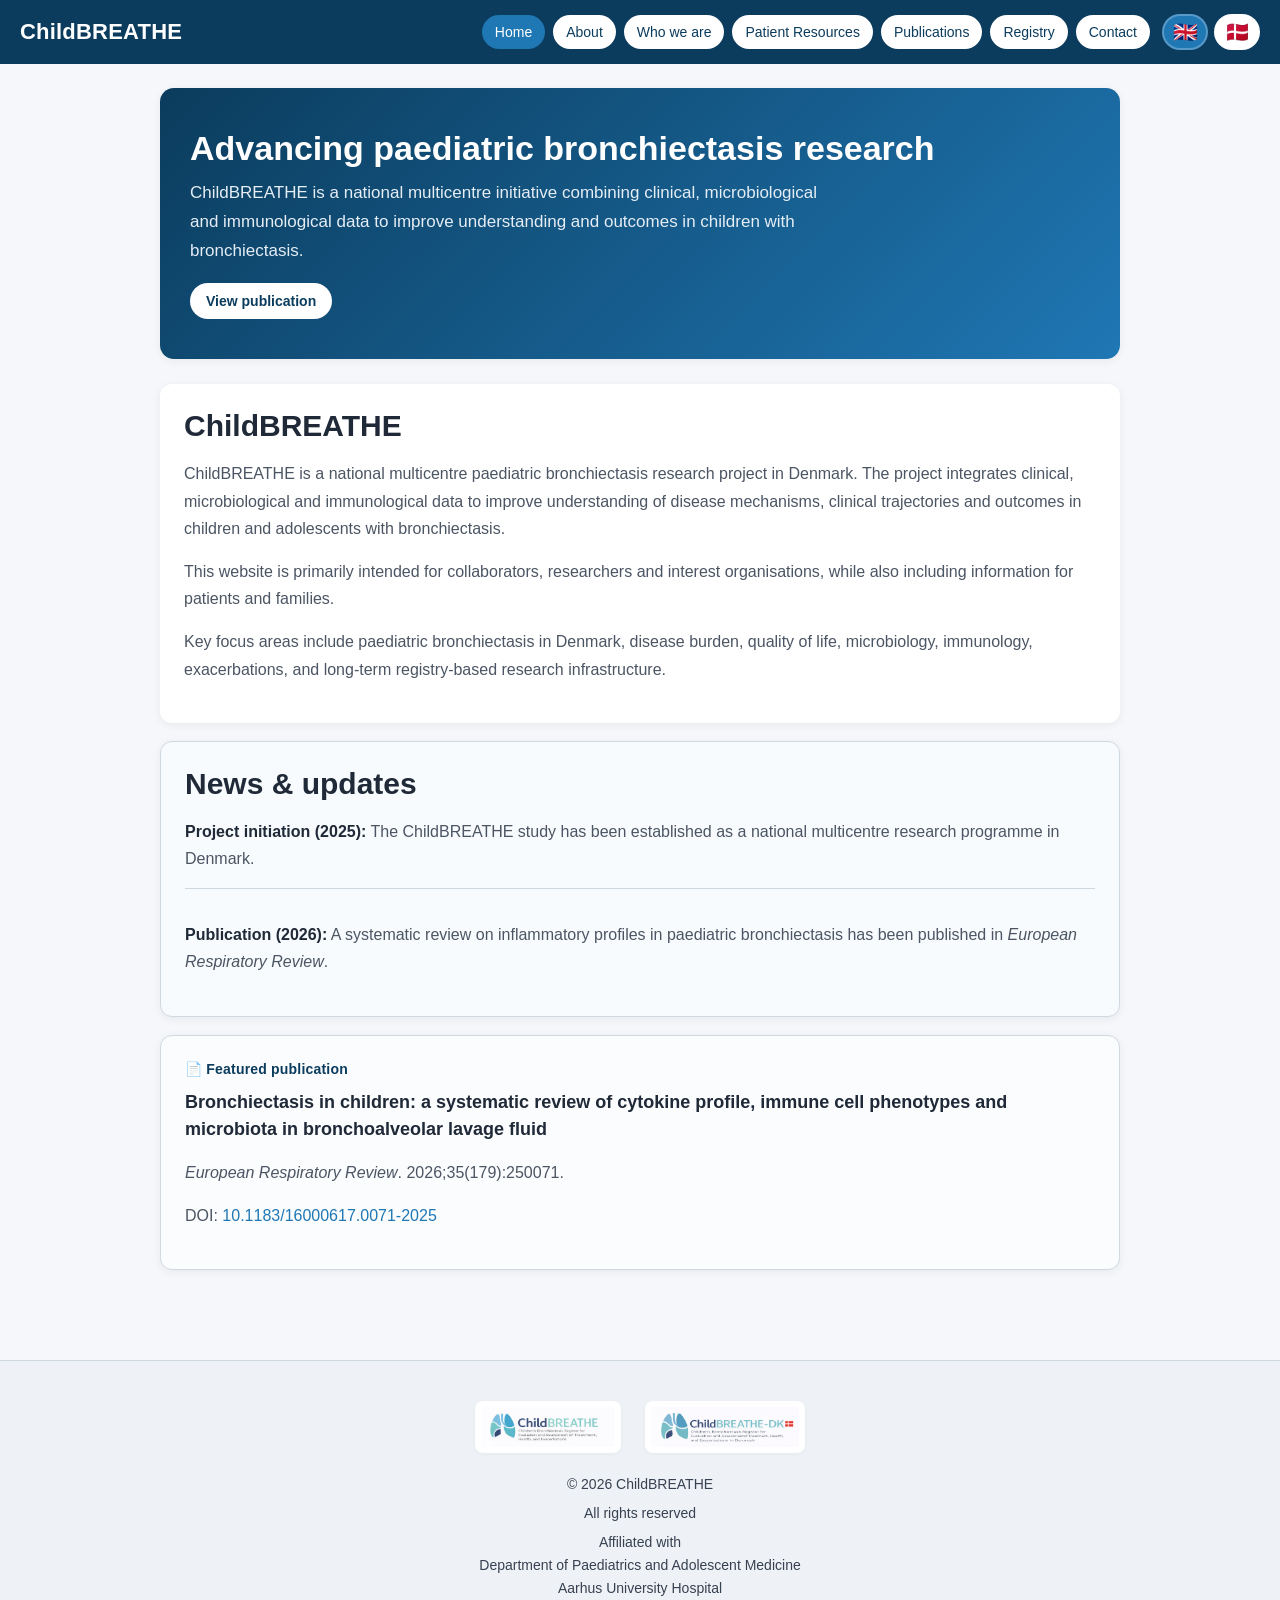
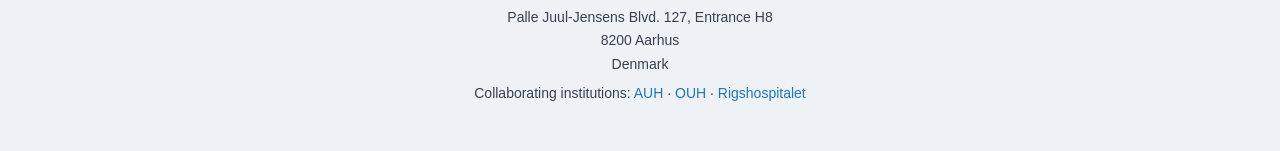
==== index.html @ 33c59cb6 "Update index.html" ====
<!DOCTYPE html>
<html lang="en">
<head>
  <meta charset="UTF-8">
  <meta name="viewport" content="width=device-width, initial-scale=1.0">
  <title>ChildBREATHE – Paediatric Bronchiectasis Research in Denmark</title>
  <meta name="description" content="ChildBREATHE is a national multicentre research project on paediatric bronchiectasis in Denmark, integrating clinical, microbiological and immunological data.">
  <meta name="robots" content="index, follow">
  <link rel="canonical" href="https://childbreathe.com/">
  <link rel="icon" type="image/png" href="favicon.png">

  <meta property="og:title" content="ChildBREATHE – Paediatric Bronchiectasis Research in Denmark">
  <meta property="og:description" content="National multicentre research project on paediatric bronchiectasis in Denmark.">
  <meta property="og:type" content="website">
  <meta property="og:url" content="https://childbreathe.com/">
  <meta property="og:image" content="https://childbreathe.com/logo-int.png">

  <meta name="twitter:card" content="summary_large_image">
  <meta name="twitter:title" content="ChildBREATHE – Paediatric Bronchiectasis Research in Denmark">
  <meta name="twitter:description" content="National multicentre research project on paediatric bronchiectasis in Denmark.">
  <meta name="twitter:image" content="https://childbreathe.com/logo-int.png">

  <script type="application/ld+json">
  {
    "@context": "https://schema.org",
    "@type": "ResearchProject",
    "name": "ChildBREATHE",
    "url": "https://childbreathe.com/",
    "description": "National paediatric bronchiectasis research project in Denmark integrating clinical, microbiological and immunological data.",
    "location": {
      "@type": "Place",
      "name": "Denmark"
    },
    "parentOrganization": {
      "@type": "Organization",
      "name": "Aarhus University Hospital"
    }
  }
  </script>

  <style>
    :root {
      --bg: #f5f7fa;
      --surface: #ffffff;
      --text: #1f2937;
      --muted: #4b5563;
      --primary: #0b3c5d;
      --primary-light: #1f77b4;
      --border: #d1d9e0;
      --footer-bg: #eef2f6;
      --shadow: 0 2px 10px rgba(0, 0, 0, 0.06);
      --radius: 12px;
      --max-width: 1000px;
      --news-bg: #f8fbfd;
      --pub-bg: #fbfcfe;
    }

    * {
      box-sizing: border-box;
    }

    body {
      font-family: Arial, sans-serif;
      margin: 0;
      background: var(--bg);
      color: var(--text);
    }

    a {
      color: var(--primary-light);
      text-decoration: none;
    }

    a:hover {
      text-decoration: underline;
    }

    img {
      max-width: 100%;
      height: auto;
    }

    header {
      background: var(--primary);
      color: white;
      padding: 14px 20px;
      display: flex;
      justify-content: space-between;
      align-items: center;
      gap: 16px;
      flex-wrap: wrap;
    }

    .logo-text {
      font-weight: bold;
      font-size: 22px;
      letter-spacing: 0.2px;
      cursor: pointer;
      white-space: nowrap;
    }

    .header-right {
      display: flex;
      align-items: center;
      gap: 12px;
      margin-left: auto;
      flex-wrap: wrap;
    }

    nav {
      display: flex;
      flex-wrap: wrap;
      gap: 8px;
    }

    nav button,
    .menu-toggle,
    .flag-btn {
      padding: 9px 13px;
      border: none;
      border-radius: 20px;
      cursor: pointer;
      background: white;
      color: var(--primary);
      font-size: 14px;
      transition: 0.2s ease;
    }

    nav button:hover,
    .menu-toggle:hover,
    .flag-btn:hover {
      opacity: 0.92;
    }

    nav button.active {
      background: var(--primary-light);
      color: white;
    }

    .flags {
      display: flex;
      gap: 6px;
      align-items: center;
    }

    .flag-btn {
      min-width: 46px;
      padding: 8px 10px;
      font-size: 20px;
      line-height: 1;
      display: inline-flex;
      align-items: center;
      justify-content: center;
    }

    .flag-btn.active-lang {
      background: var(--primary-light);
      color: white;
      box-shadow: inset 0 0 0 2px rgba(255,255,255,0.25);
    }

    .menu-toggle {
      display: none;
      font-weight: bold;
    }

    .mobile-panel {
      display: flex;
      align-items: center;
      gap: 12px;
      flex-wrap: wrap;
    }

    .container {
      max-width: var(--max-width);
      margin: 0 auto;
      padding: 24px 20px;
    }

    .page {
      display: none;
    }

    .page.active {
      display: block;
    }

    .hero {
      background: linear-gradient(135deg, #0b3c5d, #1f77b4);
      color: white;
      border-radius: 14px;
      padding: 40px 30px;
      margin-bottom: 25px;
      box-shadow: var(--shadow);
    }

    .hero h1 {
      margin: 0 0 10px;
      font-size: 34px;
      line-height: 1.2;
      color: white;
    }

    .hero p {
      margin: 0 0 18px;
      font-size: 17px;
      color: #e5edf5;
      max-width: 650px;
      line-height: 1.7;
    }

    .hero button {
      background: white;
      color: var(--primary);
      border: none;
      padding: 10px 16px;
      border-radius: 20px;
      cursor: pointer;
      font-weight: bold;
      font-size: 14px;
    }

    .hero button:hover {
      background: #f0f0f0;
    }

    .card {
      background: var(--surface);
      padding: 24px;
      border-radius: var(--radius);
      margin-bottom: 18px;
      box-shadow: var(--shadow);
    }

    .news-card {
      background: var(--news-bg);
      border: 1px solid var(--border);
    }

    .featured-card {
      background: var(--pub-bg);
      border: 1px solid var(--border);
    }

    .news-item + .news-item {
      margin-top: 16px;
      padding-top: 16px;
      border-top: 1px solid var(--border);
    }

    .news-item strong {
      color: var(--text);
    }

    .pub-label {
      display: inline-flex;
      align-items: center;
      gap: 8px;
      font-size: 14px;
      font-weight: bold;
      color: var(--primary);
      margin-bottom: 12px;
      letter-spacing: 0.2px;
    }

    .pub-title {
      font-size: 18px;
      line-height: 1.5;
      margin: 0 0 12px;
    }

    .pub-title a {
      color: var(--text);
    }

    .pub-title a:hover {
      color: var(--primary-light);
    }

    h2 {
      margin-top: 0;
      margin-bottom: 16px;
      font-size: 30px;
      line-height: 1.2;
      color: var(--text);
    }

    p, li {
      font-size: 16px;
      line-height: 1.7;
      color: var(--muted);
    }

    ul {
      padding-left: 20px;
      margin-top: 12px;
      margin-bottom: 0;
    }

    footer {
      background: var(--footer-bg);
      color: var(--text);
      padding: 40px 20px;
      margin-top: 48px;
      border-top: 1px solid var(--border);
    }

    .footer-inner {
      max-width: var(--max-width);
      margin: 0 auto;
      text-align: center;
    }

    .footer-logos {
      display: flex;
      justify-content: center;
      gap: 24px;
      margin-bottom: 20px;
      flex-wrap: wrap;
    }

    .footer-logos img {
      height: 52px;
      width: auto;
      background: white;
      padding: 6px;
      border-radius: 8px;
      box-shadow: 0 1px 4px rgba(0, 0, 0, 0.04);
    }

    .footer-text p {
      margin: 6px 0;
      font-size: 14px;
      line-height: 1.65;
      color: #374151;
    }

    @media (max-width: 900px) {
      header {
        align-items: flex-start;
      }

      .header-right {
        width: 100%;
        justify-content: space-between;
      }
    }

    @media (max-width: 700px) {
      header {
        padding: 12px 14px;
        align-items: center;
      }

      .logo-text {
        font-size: 20px;
      }

      .menu-toggle {
        display: inline-flex;
        align-items: center;
        justify-content: center;
      }

      .mobile-panel {
        display: none;
        width: 100%;
        flex-direction: column;
        align-items: stretch;
        margin-top: 10px;
      }

      .mobile-panel.open {
        display: flex;
      }

      nav {
        display: flex;
        flex-direction: column;
        gap: 8px;
        width: 100%;
      }

      nav button {
        width: 100%;
        text-align: left;
        padding: 10px 12px;
        font-size: 14px;
        border-radius: 10px;
      }

      .flags {
        gap: 6px;
      }

      .flag-btn {
        min-width: 42px;
        font-size: 18px;
      }

      .container {
        padding: 14px;
      }

      .card {
        padding: 18px;
        border-radius: 10px;
      }

      .hero {
        padding: 26px 20px;
      }

      .hero h1 {
        font-size: 26px;
      }

      .hero p {
        font-size: 15px;
      }

      .pub-title {
        font-size: 16px;
      }

      h2 {
        font-size: 24px;
      }

      p, li {
        font-size: 15px;
      }

      .footer-logos img {
        height: 46px;
      }
    }
  </style>
</head>
<body>

  <header>
    <div class="logo-text" onclick="goHome()">ChildBREATHE</div>

    <div class="header-right">
      <button class="menu-toggle" type="button" aria-label="Toggle navigation" onclick="toggleMenu()">☰ <span id="menuLabel">Menu</span></button>

      <div class="mobile-panel" id="mobileMenu">
        <nav>
          <button data-page="home"></button>
          <button data-page="about"></button>
          <button data-page="whoweare"></button>
          <button data-page="patient"></button>
          <button data-page="publications"></button>
          <button data-page="registry"></button>
          <button data-page="contact"></button>
        </nav>
      </div>

      <div class="flags">
        <button id="btn-en" class="flag-btn" type="button" onclick="setLang('en')" aria-label="English">🇬🇧</button>
        <button id="btn-da" class="flag-btn" type="button" onclick="setLang('da')" aria-label="Dansk">🇩🇰</button>
      </div>
    </div>
  </header>

  <main class="container">
    <div id="home" class="page active">
      <section class="hero">
        <h1 id="heroTitle"></h1>
        <p id="heroText"></p>
        <button type="button" onclick="goToPublications()" id="heroButton"></button>
      </section>

      <div class="card" id="homeText"></div>

      <div class="card news-card" id="newsText"></div>

      <div class="card featured-card" id="featuredPub"></div>
    </div>

    <div id="about" class="page">
      <div class="card" id="aboutText"></div>
    </div>

    <div id="whoweare" class="page">
      <div class="card" id="whoText"></div>
    </div>

    <div id="patient" class="page">
      <div class="card" id="patientText"></div>
    </div>

    <div id="publications" class="page">
      <div class="card" id="pubText"></div>
    </div>

    <div id="registry" class="page">
      <div class="card" id="registryText"></div>
    </div>

    <div id="contact" class="page">
      <div class="card" id="contactText"></div>
    </div>
  </main>

  <footer>
    <div class="footer-inner">
      <div class="footer-logos">
        <img src="logo-int.png" alt="ChildBREATHE international logo">
        <img src="logo-dk.png" alt="ChildBREATHE Denmark logo">
      </div>

      <div class="footer-text">
        <p>© 2026 ChildBREATHE</p>
        <p>All rights reserved</p>
        <p>
          Affiliated with<br>
          Department of Paediatrics and Adolescent Medicine<br>
          Aarhus University Hospital
        </p>
        <p>
          Palle Juul-Jensens Blvd. 127, Entrance H8<br>
          8200 Aarhus<br>
          Denmark
        </p>
        <p>
          Collaborating institutions:
          <a href="https://www.auh.dk" target="_blank" rel="noopener noreferrer">AUH</a> ·
          <a href="https://www.ouh.dk" target="_blank" rel="noopener noreferrer">OUH</a> ·
          <a href="https://www.rigshospitalet.dk" target="_blank" rel="noopener noreferrer">Rigshospitalet</a>
        </p>
      </div>
    </div>
  </footer>

  <script>
    const content = {
      en: {
        nav: {
          home: "Home",
          about: "About",
          whoweare: "Who we are",
          patient: "Patient Resources",
          publications: "Publications",
          registry: "Registry",
          contact: "Contact"
        },
        hero: {
          title: "Advancing paediatric bronchiectasis research",
          text: "ChildBREATHE is a national multicentre initiative combining clinical, microbiological and immunological data to improve understanding and outcomes in children with bronchiectasis.",
          button: "View publication"
        },
        home: `
          <h2>ChildBREATHE</h2>
          <p>ChildBREATHE is a national multicentre paediatric bronchiectasis research project in Denmark. The project integrates clinical, microbiological and immunological data to improve understanding of disease mechanisms, clinical trajectories and outcomes in children and adolescents with bronchiectasis.</p>
          <p>This website is primarily intended for collaborators, researchers and interest organisations, while also including information for patients and families.</p>
          <p>Key focus areas include paediatric bronchiectasis in Denmark, disease burden, quality of life, microbiology, immunology, exacerbations, and long-term registry-based research infrastructure.</p>
        `,
        news: `
          <h2>News & updates</h2>

          <div class="news-item">
            <p><strong>Project initiation (2025):</strong> The ChildBREATHE study has been established as a national multicentre research programme in Denmark.</p>
          </div>

          <div class="news-item">
            <p><strong>Publication (2026):</strong> A systematic review on inflammatory profiles in paediatric bronchiectasis has been published in <em>European Respiratory Review</em>.</p>
          </div>
        `,
        featuredPub: `
          <div class="pub-label">📄 Featured publication</div>
          <p class="pub-title">
            <a href="https://publications.ersnet.org/content/errev/35/179/250071" target="_blank" rel="noopener noreferrer">
              <strong>Bronchiectasis in children: a systematic review of cytokine profile, immune cell phenotypes and microbiota in bronchoalveolar lavage fluid</strong>
            </a>
          </p>
          <p><em>European Respiratory Review</em>. 2026;35(179):250071.</p>
          <p>DOI: <a href="https://doi.org/10.1183/16000617.0071-2025" target="_blank" rel="noopener noreferrer">10.1183/16000617.0071-2025</a></p>
        `,
        about: `
          <h2>About the project</h2>
          <p>There are currently no national Danish data on the occurrence and distribution of bronchiectasis in children. The purpose of this active national research project is to investigate causes, disease mechanisms, and clinical trajectories in children and adolescents with bronchiectasis in Denmark and to establish an associated national research database and biobank.</p>
          <p>The project is conducted as a 15-year active research programme from 2025 to 2040 and combines clinical data, patient-reported information, microbiological and immunological analyses, and information from acute exacerbations.</p>
          <p>The aim is to describe disease aetiology, immunological and microbial characteristics, and how disease burden, treatment, and quality of life influence the clinical course.</p>
          <p>After completion of the active research phase, data and biological material will continue as a national registry and biobank platform for future approved research projects.</p>
        `,
        whoweare: `
          <h2>Who we are</h2>
          <p>The project takes place at:</p>
          <ul>
            <li><a href="https://www.auh.dk" target="_blank" rel="noopener noreferrer">Aarhus University Hospital (AUH)</a></li>
            <li><a href="https://www.ouh.dk" target="_blank" rel="noopener noreferrer">Odense University Hospital (OUH)</a></li>
            <li><a href="https://www.rigshospitalet.dk" target="_blank" rel="noopener noreferrer">Rigshospitalet</a></li>
          </ul>
        `,
        patient: `
          <h2>Patient Resources</h2>
          <p>This section provides general information for patients and families.</p>
          <p>The project is linked to established clinical settings, and participation and study-related procedures take place within usual clinical care pathways.</p>
          <p>Further practical information can be provided by the local clinical team.</p>
        `,
        publications: `
          <h2>Publications</h2>
          <p><strong>Thomsen CMK, et al. Bronchiectasis in children: a systematic review of cytokine profile, immune cell phenotypes and microbiota in bronchoalveolar lavage fluid.</strong></p>
          <p><em>European Respiratory Review</em>. 2026;35(179):250071.</p>
          <p>DOI: <a href="https://doi.org/10.1183/16000617.0071-2025" target="_blank" rel="noopener noreferrer">10.1183/16000617.0071-2025</a></p>
          <p><a href="https://publications.ersnet.org/content/errev/35/179/250071" target="_blank" rel="noopener noreferrer">Read the article</a></p>
        `,
        registry: `
          <h2>Registry</h2>
          <p>Following the active research phase, data and biological material will continue as a national registry and biobank platform.</p>
          <p>This platform is intended to support future approved research projects and long-term infrastructure for paediatric bronchiectasis research.</p>
        `,
        contact: `
          <h2>Contact</h2>
          <p>Børn og Unge, Børnecenter for Lunge- og Allergisygdomme (BCLA), Aarhus University Hospital (AUH)</p>
          <p>Email: <a href="mailto:auh.bronkiektasi@rm.dk">auh.bronkiektasi@rm.dk</a></p>
        `
      },

      da: {
        nav: {
          home: "Forside",
          about: "Om projektet",
          whoweare: "Hvem er vi",
          patient: "Patientressourcer",
          publications: "Publikationer",
          registry: "Register",
          contact: "Kontakt"
        },
        hero: {
          title: "Fremtidens forskning i bronkiektasier hos børn",
          text: "ChildBREATHE er et nationalt multicenterprojekt, der kombinerer kliniske, mikrobiologiske og immunologiske data for at forbedre forståelse og outcomes hos børn med bronkiektasier.",
          button: "Se publikation"
        },
        home: `
          <h2>ChildBREATHE</h2>
          <p>ChildBREATHE er et nationalt multicenterprojekt om bronkiektasier hos børn i Danmark. Projektet integrerer kliniske, mikrobiologiske og immunologiske data for at forbedre forståelsen af sygdomsmekanismer, kliniske forløb og outcomes hos børn og unge med bronkiektasier.</p>
          <p>Hjemmesiden er primært rettet mod samarbejdspartnere, forskere og interesseorganisationer, men indeholder også information til patienter og pårørende.</p>
          <p>Centrale fokusområder omfatter bronkiektasier hos børn i Danmark, sygdomsbyrde, livskvalitet, mikrobiologi, immunologi, exacerbationer og langsigtet registerbaseret forskningsinfrastruktur.</p>
        `,
        news: `
          <h2>Nyheder</h2>

          <div class="news-item">
            <p><strong>Projektopstart (2025):</strong> ChildBREATHE er etableret som et nationalt multicenterforskningsprojekt i Danmark.</p>
          </div>

          <div class="news-item">
            <p><strong>Publikation (2026):</strong> Et systematisk review om inflammatoriske profiler ved bronkiektasier hos børn er publiceret i <em>European Respiratory Review</em>.</p>
          </div>
        `,
        featuredPub: `
          <div class="pub-label">📄 Fremhævet publikation</div>
          <p class="pub-title">
            <a href="https://publications.ersnet.org/content/errev/35/179/250071" target="_blank" rel="noopener noreferrer">
              <strong>Bronchiectasis in children: a systematic review of cytokine profile, immune cell phenotypes and microbiota in bronchoalveolar lavage fluid</strong>
            </a>
          </p>
          <p><em>European Respiratory Review</em>. 2026;35(179):250071.</p>
          <p>DOI: <a href="https://doi.org/10.1183/16000617.0071-2025" target="_blank" rel="noopener noreferrer">10.1183/16000617.0071-2025</a></p>
        `,
        about: `
          <h2>Om projektet</h2>
          <p>I Danmark findes der endnu ikke nationale data om forekomst og udbredelse af bronkiektasier hos børn. Formålet med dette aktive nationale forskningsprojekt er at undersøge årsager, sygdomsmekanismer og kliniske forløb hos børn og unge med bronkiektasier i Danmark samt at etablere en tilknyttet national forskningsdatabase og biobank.</p>
          <p>Projektet gennemføres som et 15-årigt aktivt forskningsprogram fra 2025 til 2040 og kombinerer kliniske data, patientrapporterede oplysninger, mikrobiologiske og immunologiske analyser samt information fra akutte exacerbationer.</p>
          <p>Formålet er at beskrive sygdommens ætiologi, immunologiske og mikrobielle kendetegn samt hvordan sygdomsbyrde, behandling og livskvalitet påvirker det kliniske forløb.</p>
          <p>Efter afslutning af den aktive forskningsfase videreføres data og biologisk materiale som en national register- og biobankplatform til fremtidige godkendte forskningsprojekter.</p>
        `,
        whoweare: `
          <h2>Hvem er vi</h2>
          <p>Projektet finder sted på:</p>
          <ul>
            <li><a href="https://www.auh.dk" target="_blank" rel="noopener noreferrer">Aarhus Universitetshospital (AUH)</a></li>
            <li><a href="https://www.ouh.dk" target="_blank" rel="noopener noreferrer">Odense Universitetshospital (OUH)</a></li>
            <li><a href="https://www.rigshospitalet.dk" target="_blank" rel="noopener noreferrer">Rigshospitalet</a></li>
          </ul>
        `,
        patient: `
          <h2>Patientressourcer</h2>
          <p>Denne sektion giver generel information til patienter og pårørende.</p>
          <p>Projektet er knyttet til etablerede kliniske rammer, og deltagelse samt projektrelaterede procedurer foregår som led i de sædvanlige kliniske forløb.</p>
          <p>Yderligere praktisk information kan gives af det lokale kliniske team.</p>
        `,
        publications: `
          <h2>Publikationer</h2>
          <p><strong>Thomsen CMK, m.fl. Bronchiectasis in children: a systematic review of cytokine profile, immune cell phenotypes and microbiota in bronchoalveolar lavage fluid.</strong></p>
          <p><em>European Respiratory Review</em>. 2026;35(179):250071.</p>
          <p>DOI: <a href="https://doi.org/10.1183/16000617.0071-2025" target="_blank" rel="noopener noreferrer">10.1183/16000617.0071-2025</a></p>
          <p><a href="https://publications.ersnet.org/content/errev/35/179/250071" target="_blank" rel="noopener noreferrer">Læs artiklen</a></p>
        `,
        registry: `
          <h2>Register</h2>
          <p>Efter den aktive forskningsfase videreføres data og biologisk materiale som en national register- og biobankplatform.</p>
          <p>Platformen skal understøtte fremtidige godkendte forskningsprojekter og en langsigtet infrastruktur for forskning i bronkiektasier hos børn.</p>
        `,
        contact: `
          <h2>Kontakt</h2>
          <p>Børn og Unge, Børnecenter for Lunge- og Allergisygdomme (BCLA), Aarhus Universitetshospital (AUH)</p>
          <p>E-mail: <a href="mailto:auh.bronkiektasi@rm.dk">auh.bronkiektasi@rm.dk</a></p>
        `
      }
    };

    let lang = "en";

    function setLang(l) {
      lang = l;
      updateNav();
      loadContent();
      updateLanguageButtons();
    }

    function updateNav() {
      const n = content[lang].nav;
      document.querySelector("[data-page='home']").textContent = n.home;
      document.querySelector("[data-page='about']").textContent = n.about;
      document.querySelector("[data-page='whoweare']").textContent = n.whoweare;
      document.querySelector("[data-page='patient']").textContent = n.patient;
      document.querySelector("[data-page='publications']").textContent = n.publications;
      document.querySelector("[data-page='registry']").textContent = n.registry;
      document.querySelector("[data-page='contact']").textContent = n.contact;
      document.getElementById("menuLabel").textContent = "Menu";
      document.documentElement.lang = lang;
    }

    function loadContent() {
      document.getElementById("heroTitle").textContent = content[lang].hero.title;
      document.getElementById("heroText").textContent = content[lang].hero.text;
      document.getElementById("heroButton").textContent = content[lang].hero.button;

      document.getElementById("homeText").innerHTML = content[lang].home;
      document.getElementById("newsText").innerHTML = content[lang].news;
      document.getElementById("featuredPub").innerHTML = content[lang].featuredPub;
      document.getElementById("aboutText").innerHTML = content[lang].about;
      document.getElementById("whoText").innerHTML = content[lang].whoweare;
      document.getElementById("patientText").innerHTML = content[lang].patient;
      document.getElementById("pubText").innerHTML = content[lang].publications;
      document.getElementById("registryText").innerHTML = content[lang].registry;
      document.getElementById("contactText").innerHTML = content[lang].contact;
    }

    function updateLanguageButtons() {
      document.getElementById("btn-en").classList.remove("active-lang");
      document.getElementById("btn-da").classList.remove("active-lang");
      document.getElementById("btn-" + lang).classList.add("active-lang");
    }

    function toggleMenu() {
      document.getElementById("mobileMenu").classList.toggle("open");
    }

    function showPage(pageId) {
      document.querySelectorAll(".page").forEach(p => p.classList.remove("active"));
      document.getElementById(pageId).classList.add("active");

      document.querySelectorAll("nav button").forEach(b => b.classList.remove("active"));
      const activeBtn = document.querySelector(`[data-page='${pageId}']`);
      if (activeBtn) activeBtn.classList.add("active");

      if (window.innerWidth <= 700) {
        document.getElementById("mobileMenu").classList.remove("open");
      }
    }

    function goHome() {
      showPage("home");
    }

    function goToPublications() {
      showPage("publications");
    }

    const buttons = document.querySelectorAll("nav button");
    buttons.forEach(btn => {
      btn.addEventListener("click", () => {
        showPage(btn.dataset.page);
      });
    });

    updateNav();
    loadContent();
    updateLanguageButtons();
    showPage("home");
  </script>
</body>
</html>
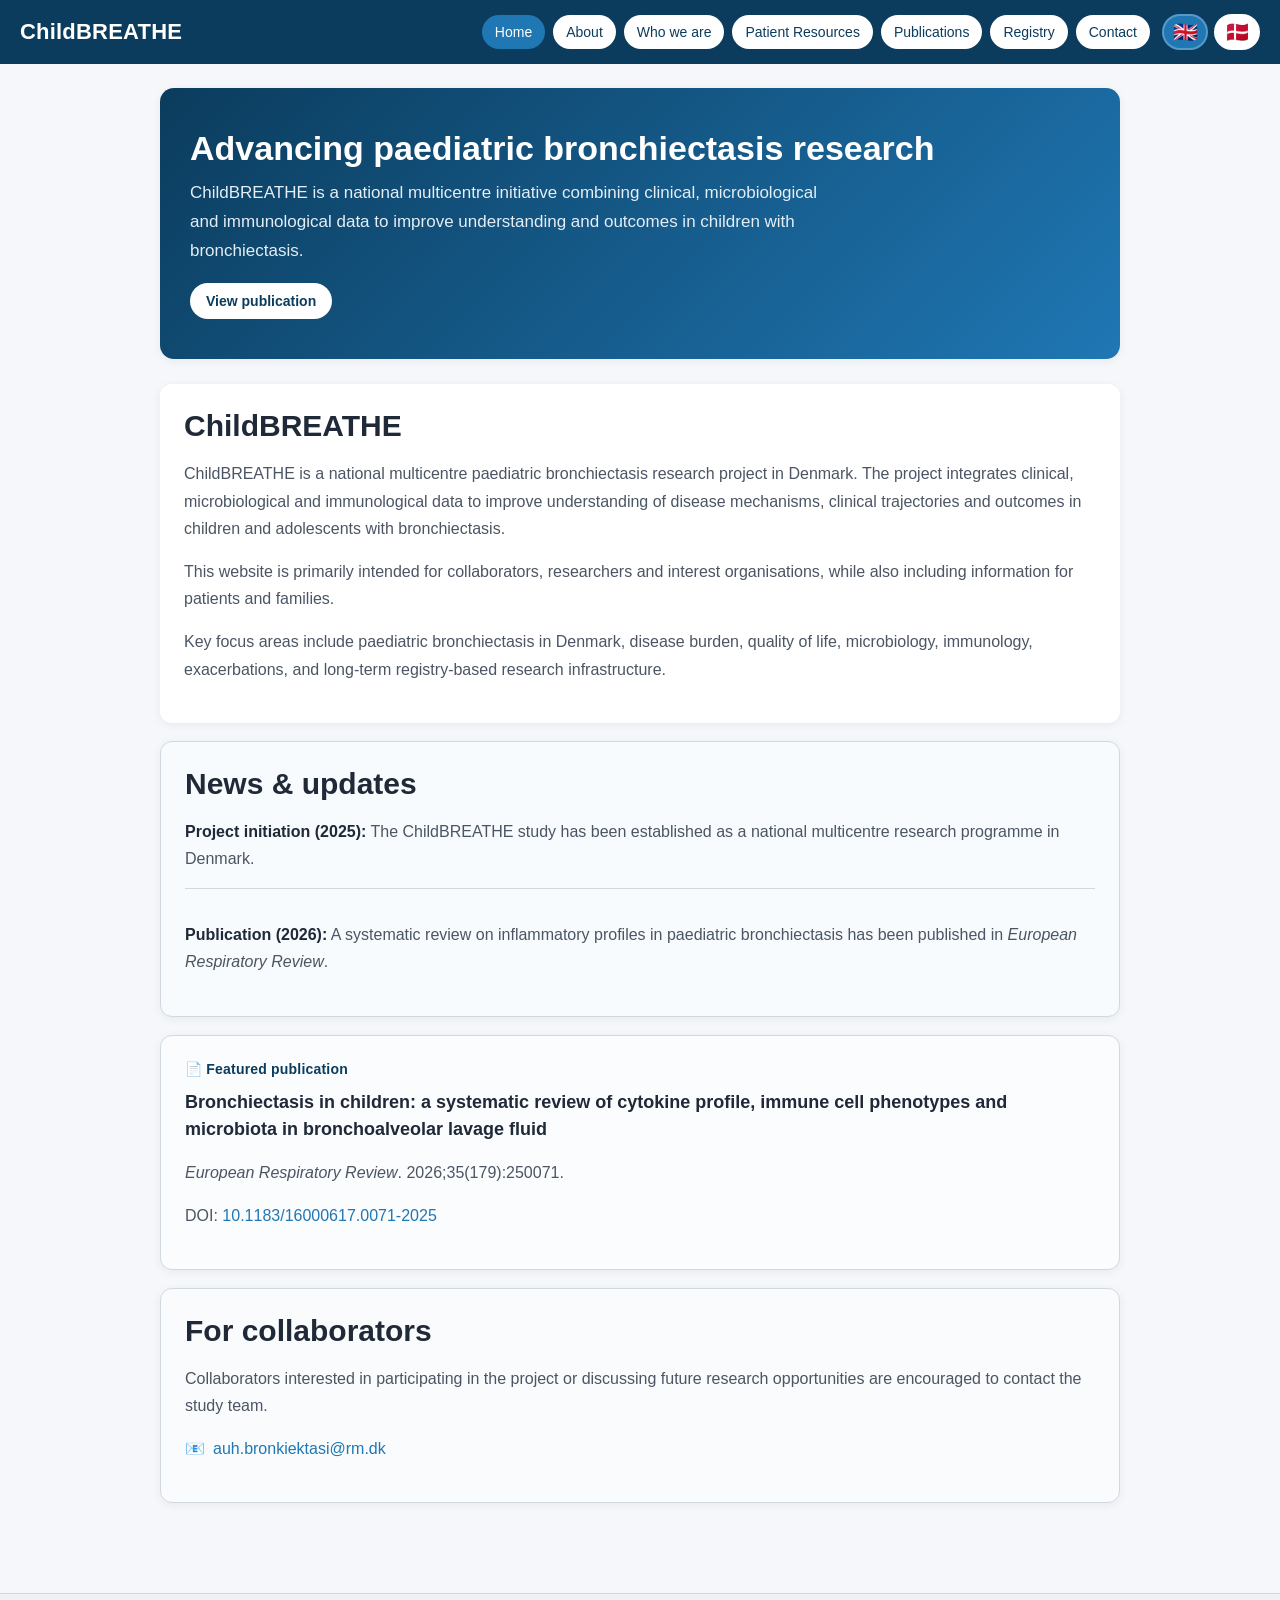
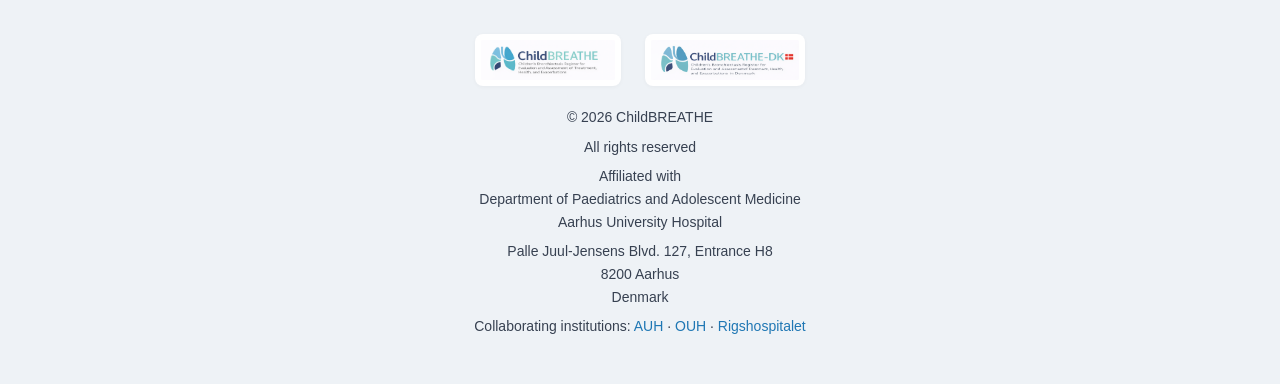
==== commit 8a193aee: "Update index.html" ====
--- a/index.html
+++ b/index.html
@@ -53,6 +53,7 @@
       --max-width: 1000px;
       --news-bg: #f8fbfd;
       --pub-bg: #fbfcfe;
+      --collab-bg: #f9fbfc;
     }
 
     * {
@@ -242,6 +243,11 @@
       border: 1px solid var(--border);
     }
 
+    .collaborator-card {
+      background: var(--collab-bg);
+      border: 1px solid var(--border);
+    }
+
     .news-item + .news-item {
       margin-top: 16px;
       padding-top: 16px;
@@ -275,6 +281,15 @@
 
     .pub-title a:hover {
       color: var(--primary-light);
+    }
+
+    .contact-line {
+      margin-top: 12px;
+      font-weight: 500;
+      display: flex;
+      align-items: center;
+      gap: 8px;
+      flex-wrap: wrap;
     }
 
     h2 {
@@ -477,6 +492,8 @@
       <div class="card news-card" id="newsText"></div>
 
       <div class="card featured-card" id="featuredPub"></div>
+
+      <div class="card collaborator-card" id="collaboratorBox"></div>
     </div>
 
     <div id="about" class="page">
@@ -578,6 +595,11 @@
           <p><em>European Respiratory Review</em>. 2026;35(179):250071.</p>
           <p>DOI: <a href="https://doi.org/10.1183/16000617.0071-2025" target="_blank" rel="noopener noreferrer">10.1183/16000617.0071-2025</a></p>
         `,
+        collaboratorBox: `
+          <h2>For collaborators</h2>
+          <p>Collaborators interested in participating in the project or discussing future research opportunities are encouraged to contact the study team.</p>
+          <p class="contact-line">📧 <a href="mailto:auh.bronkiektasi@rm.dk">auh.bronkiektasi@rm.dk</a></p>
+        `,
         about: `
           <h2>About the project</h2>
           <p>There are currently no national Danish data on the occurrence and distribution of bronchiectasis in children. The purpose of this active national research project is to investigate causes, disease mechanisms, and clinical trajectories in children and adolescents with bronchiectasis in Denmark and to establish an associated national research database and biobank.</p>
@@ -661,6 +683,11 @@
           <p><em>European Respiratory Review</em>. 2026;35(179):250071.</p>
           <p>DOI: <a href="https://doi.org/10.1183/16000617.0071-2025" target="_blank" rel="noopener noreferrer">10.1183/16000617.0071-2025</a></p>
         `,
+        collaboratorBox: `
+          <h2>For samarbejdspartnere</h2>
+          <p>Samarbejdspartnere, der er interesserede i at deltage i projektet eller drøfte fremtidige forskningsmuligheder, er velkomne til at kontakte projektgruppen.</p>
+          <p class="contact-line">📧 <a href="mailto:auh.bronkiektasi@rm.dk">auh.bronkiektasi@rm.dk</a></p>
+        `,
         about: `
           <h2>Om projektet</h2>
           <p>I Danmark findes der endnu ikke nationale data om forekomst og udbredelse af bronkiektasier hos børn. Formålet med dette aktive nationale forskningsprojekt er at undersøge årsager, sygdomsmekanismer og kliniske forløb hos børn og unge med bronkiektasier i Danmark samt at etablere en tilknyttet national forskningsdatabase og biobank.</p>
@@ -733,6 +760,7 @@
       document.getElementById("homeText").innerHTML = content[lang].home;
       document.getElementById("newsText").innerHTML = content[lang].news;
       document.getElementById("featuredPub").innerHTML = content[lang].featuredPub;
+      document.getElementById("collaboratorBox").innerHTML = content[lang].collaboratorBox;
       document.getElementById("aboutText").innerHTML = content[lang].about;
       document.getElementById("whoText").innerHTML = content[lang].whoweare;
       document.getElementById("patientText").innerHTML = content[lang].patient;
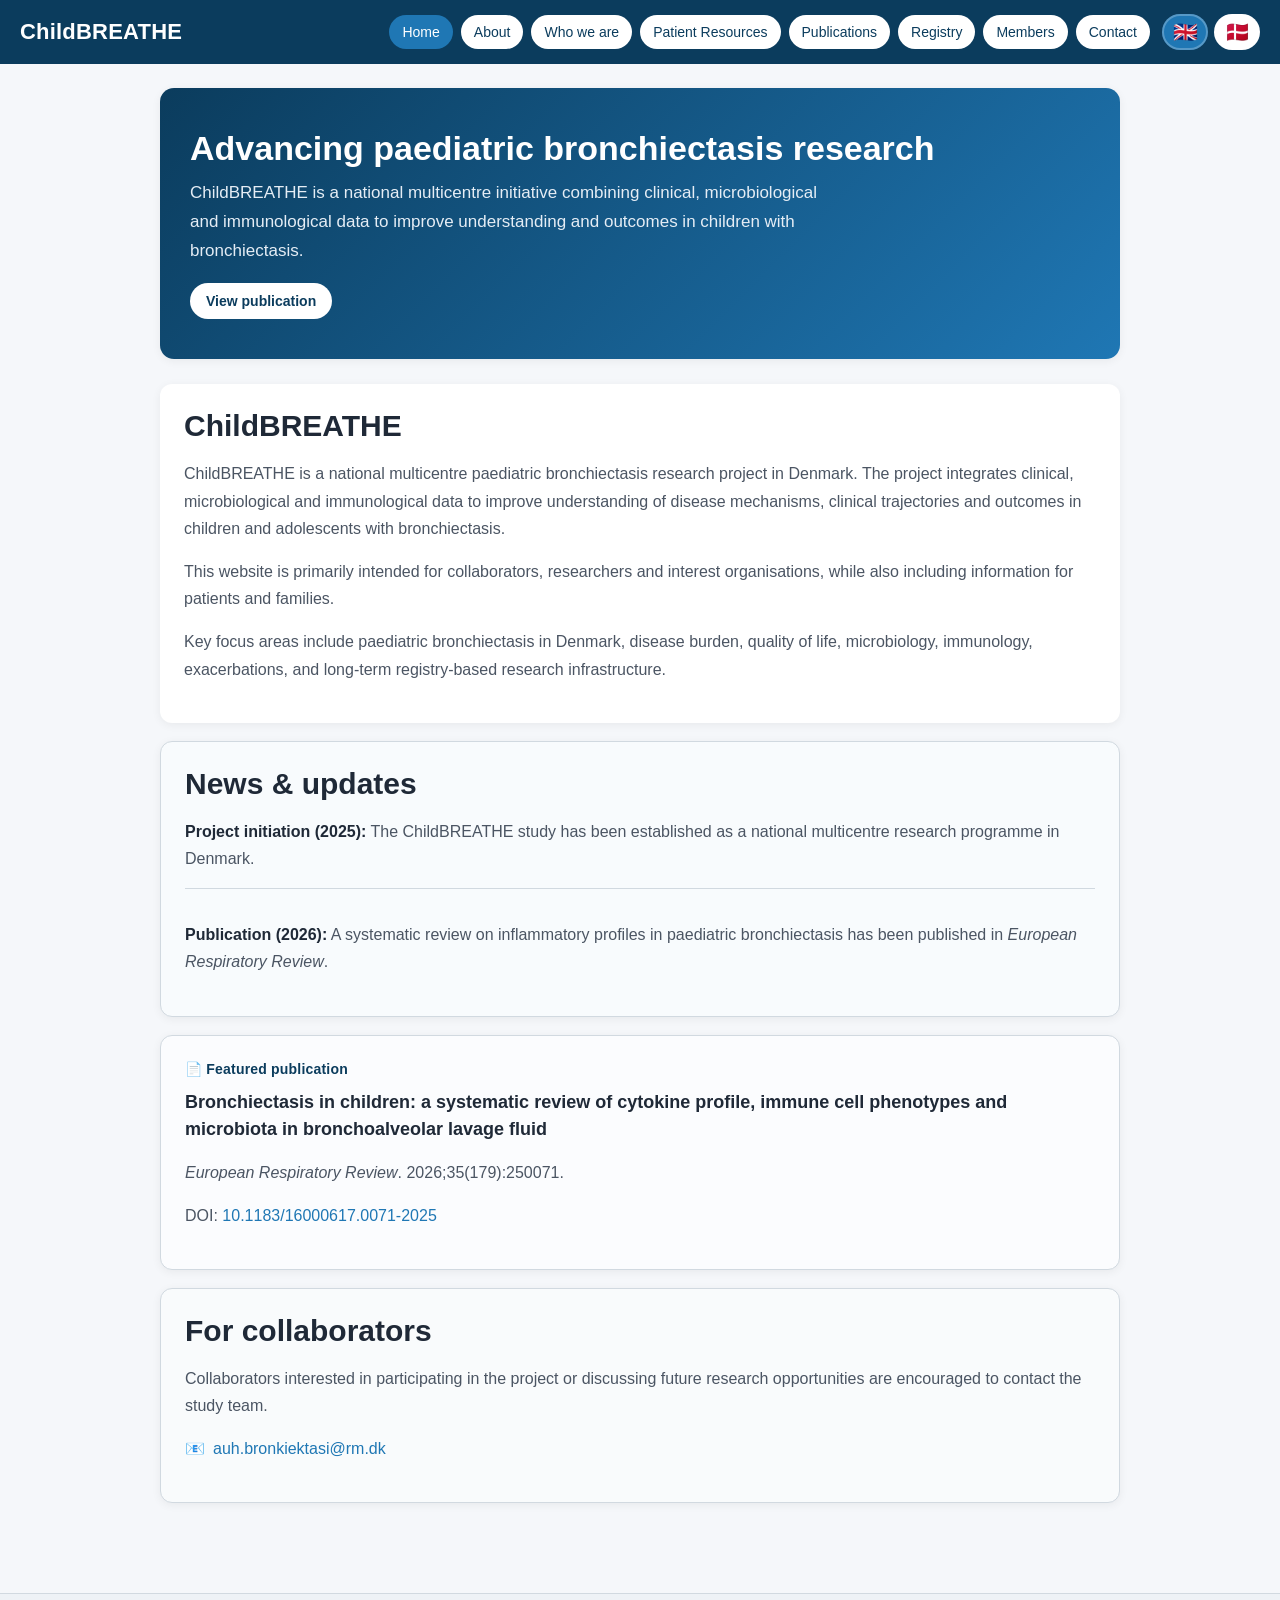
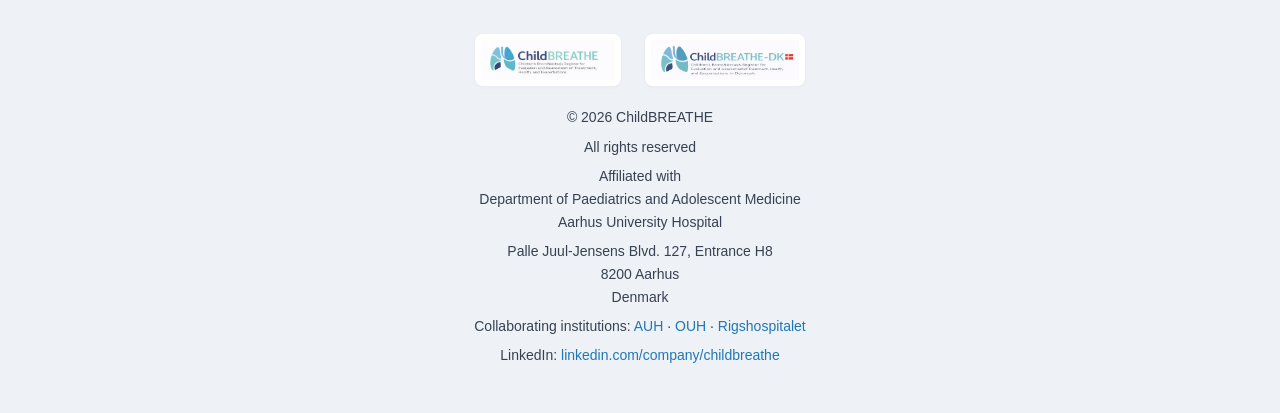
==== commit 998d205b: "Update index.html" ====
--- a/index.html
+++ b/index.html
@@ -54,6 +54,7 @@
       --news-bg: #f8fbfd;
       --pub-bg: #fbfcfe;
       --collab-bg: #f9fbfc;
+      --members-bg: #f8fafc;
     }
 
     * {
@@ -248,6 +249,11 @@
       border: 1px solid var(--border);
     }
 
+    .members-card {
+      background: var(--members-bg);
+      border: 1px solid var(--border);
+    }
+
     .news-item + .news-item {
       margin-top: 16px;
       padding-top: 16px;
@@ -292,6 +298,18 @@
       flex-wrap: wrap;
     }
 
+    .member-group + .member-group {
+      margin-top: 18px;
+      padding-top: 18px;
+      border-top: 1px solid var(--border);
+    }
+
+    .member-group strong {
+      color: var(--text);
+      display: block;
+      margin-bottom: 8px;
+    }
+
     h2 {
       margin-top: 0;
       margin-bottom: 16px;
@@ -468,6 +486,7 @@
           <button data-page="patient"></button>
           <button data-page="publications"></button>
           <button data-page="registry"></button>
+          <button data-page="members"></button>
           <button data-page="contact"></button>
         </nav>
       </div>
@@ -514,6 +533,10 @@
 
     <div id="registry" class="page">
       <div class="card" id="registryText"></div>
+    </div>
+
+    <div id="members" class="page">
+      <div class="card members-card" id="membersText"></div>
     </div>
 
     <div id="contact" class="page">
@@ -547,6 +570,10 @@
           <a href="https://www.ouh.dk" target="_blank" rel="noopener noreferrer">OUH</a> ·
           <a href="https://www.rigshospitalet.dk" target="_blank" rel="noopener noreferrer">Rigshospitalet</a>
         </p>
+        <p>
+          LinkedIn:
+          <a href="https://linkedin.com/company/childbreathe" target="_blank" rel="noopener noreferrer">linkedin.com/company/childbreathe</a>
+        </p>
       </div>
     </div>
   </footer>
@@ -561,6 +588,7 @@
           patient: "Patient Resources",
           publications: "Publications",
           registry: "Registry",
+          members: "Members",
           contact: "Contact"
         },
         hero: {
@@ -634,10 +662,29 @@
           <p>Following the active research phase, data and biological material will continue as a national registry and biobank platform.</p>
           <p>This platform is intended to support future approved research projects and long-term infrastructure for paediatric bronchiectasis research.</p>
         `,
+        members: `
+          <h2>Members</h2>
+
+          <div class="member-group">
+            <strong>Core project environment</strong>
+            <p>ChildBREATHE is conducted within a national multicentre collaboration involving Aarhus University Hospital, Odense University Hospital, and Rigshospitalet.</p>
+          </div>
+
+          <div class="member-group">
+            <strong>Clinical and academic collaboration</strong>
+            <p>The project brings together clinical paediatric respiratory expertise, translational research perspectives, and registry-based infrastructure to support long-term research in paediatric bronchiectasis.</p>
+          </div>
+
+          <div class="member-group">
+            <strong>Project updates and professional network</strong>
+            <p>Follow ChildBREATHE on LinkedIn: <a href="https://linkedin.com/company/childbreathe" target="_blank" rel="noopener noreferrer">linkedin.com/company/childbreathe</a></p>
+          </div>
+        `,
         contact: `
           <h2>Contact</h2>
           <p>Børn og Unge, Børnecenter for Lunge- og Allergisygdomme (BCLA), Aarhus University Hospital (AUH)</p>
           <p>Email: <a href="mailto:auh.bronkiektasi@rm.dk">auh.bronkiektasi@rm.dk</a></p>
+          <p>LinkedIn: <a href="https://linkedin.com/company/childbreathe" target="_blank" rel="noopener noreferrer">linkedin.com/company/childbreathe</a></p>
         `
       },
 
@@ -649,6 +696,7 @@
           patient: "Patientressourcer",
           publications: "Publikationer",
           registry: "Register",
+          members: "Medlemmer",
           contact: "Kontakt"
         },
         hero: {
@@ -722,10 +770,29 @@
           <p>Efter den aktive forskningsfase videreføres data og biologisk materiale som en national register- og biobankplatform.</p>
           <p>Platformen skal understøtte fremtidige godkendte forskningsprojekter og en langsigtet infrastruktur for forskning i bronkiektasier hos børn.</p>
         `,
+        members: `
+          <h2>Medlemmer</h2>
+
+          <div class="member-group">
+            <strong>Kerneprojektmiljø</strong>
+            <p>ChildBREATHE gennemføres i et nationalt multicentersamarbejde med deltagelse af Aarhus Universitetshospital, Odense Universitetshospital og Rigshospitalet.</p>
+          </div>
+
+          <div class="member-group">
+            <strong>Klinisk og akademisk samarbejde</strong>
+            <p>Projektet samler pædiatrisk lungemedicinsk ekspertise, translationelle forskningsperspektiver og registerbaseret infrastruktur for at understøtte langsigtet forskning i bronkiektasier hos børn.</p>
+          </div>
+
+          <div class="member-group">
+            <strong>Projektopdateringer og fagligt netværk</strong>
+            <p>Følg ChildBREATHE på LinkedIn: <a href="https://linkedin.com/company/childbreathe" target="_blank" rel="noopener noreferrer">linkedin.com/company/childbreathe</a></p>
+          </div>
+        `,
         contact: `
           <h2>Kontakt</h2>
           <p>Børn og Unge, Børnecenter for Lunge- og Allergisygdomme (BCLA), Aarhus Universitetshospital (AUH)</p>
           <p>E-mail: <a href="mailto:auh.bronkiektasi@rm.dk">auh.bronkiektasi@rm.dk</a></p>
+          <p>LinkedIn: <a href="https://linkedin.com/company/childbreathe" target="_blank" rel="noopener noreferrer">linkedin.com/company/childbreathe</a></p>
         `
       }
     };
@@ -747,6 +814,7 @@
       document.querySelector("[data-page='patient']").textContent = n.patient;
       document.querySelector("[data-page='publications']").textContent = n.publications;
       document.querySelector("[data-page='registry']").textContent = n.registry;
+      document.querySelector("[data-page='members']").textContent = n.members;
       document.querySelector("[data-page='contact']").textContent = n.contact;
       document.getElementById("menuLabel").textContent = "Menu";
       document.documentElement.lang = lang;
@@ -766,6 +834,7 @@
       document.getElementById("patientText").innerHTML = content[lang].patient;
       document.getElementById("pubText").innerHTML = content[lang].publications;
       document.getElementById("registryText").innerHTML = content[lang].registry;
+      document.getElementById("membersText").innerHTML = content[lang].members;
       document.getElementById("contactText").innerHTML = content[lang].contact;
     }
 
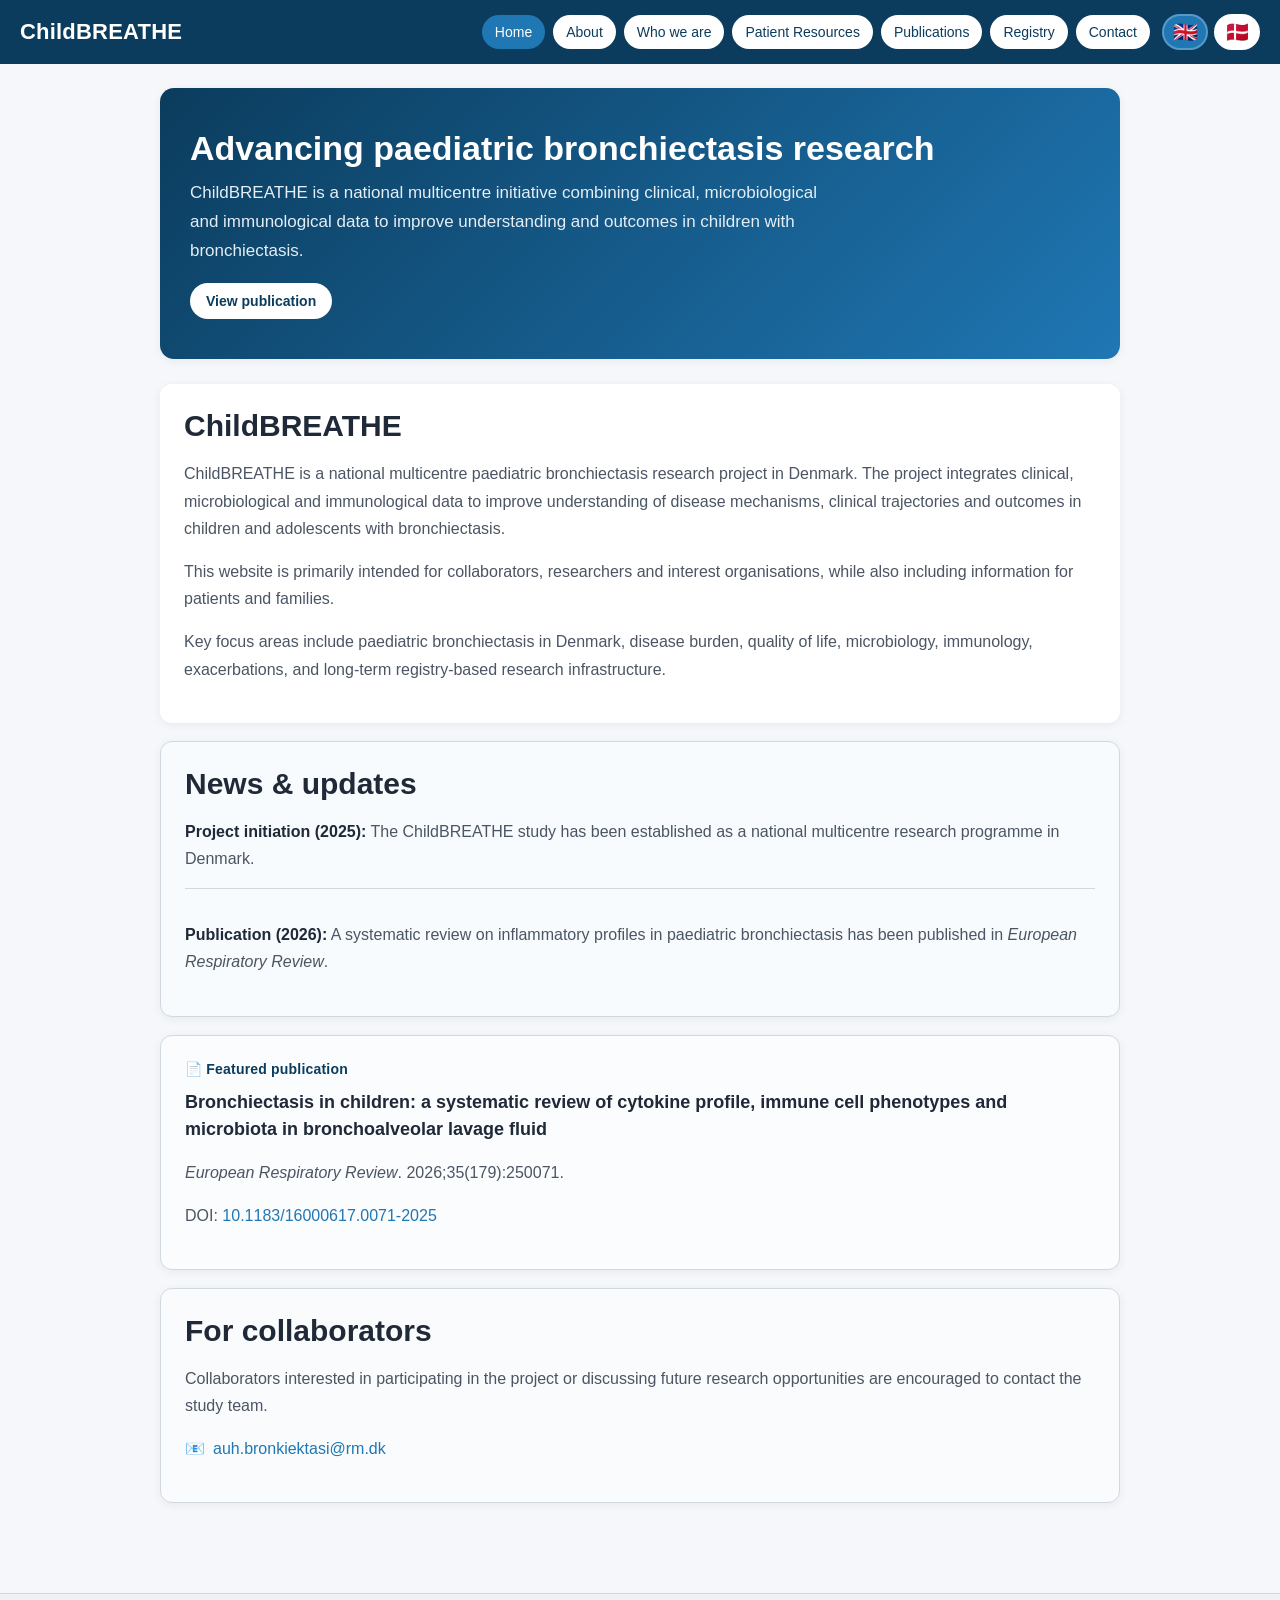
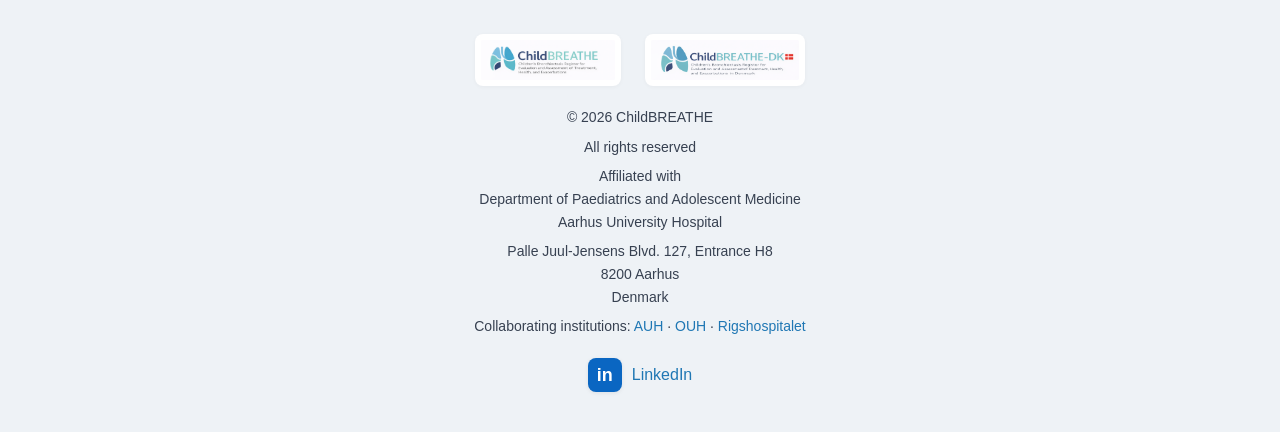
==== commit c02fd624: "Update index.html" ====
--- a/index.html
+++ b/index.html
@@ -54,7 +54,6 @@
       --news-bg: #f8fbfd;
       --pub-bg: #fbfcfe;
       --collab-bg: #f9fbfc;
-      --members-bg: #f8fafc;
     }
 
     * {
@@ -249,11 +248,6 @@
       border: 1px solid var(--border);
     }
 
-    .members-card {
-      background: var(--members-bg);
-      border: 1px solid var(--border);
-    }
-
     .news-item + .news-item {
       margin-top: 16px;
       padding-top: 16px;
@@ -310,6 +304,34 @@
       margin-bottom: 8px;
     }
 
+    .linkedin-footer {
+      margin-top: 14px;
+      display: inline-flex;
+      align-items: center;
+      justify-content: center;
+      gap: 10px;
+    }
+
+    .linkedin-badge {
+      display: inline-flex;
+      align-items: center;
+      justify-content: center;
+      width: 34px;
+      height: 34px;
+      border-radius: 8px;
+      background: #0A66C2;
+      color: white;
+      font-weight: bold;
+      font-size: 18px;
+      text-decoration: none;
+      box-shadow: 0 1px 4px rgba(0,0,0,0.08);
+    }
+
+    .linkedin-badge:hover {
+      opacity: 0.9;
+      text-decoration: none;
+    }
+
     h2 {
       margin-top: 0;
       margin-bottom: 16px;
@@ -486,7 +508,6 @@
           <button data-page="patient"></button>
           <button data-page="publications"></button>
           <button data-page="registry"></button>
-          <button data-page="members"></button>
           <button data-page="contact"></button>
         </nav>
       </div>
@@ -533,10 +554,6 @@
 
     <div id="registry" class="page">
       <div class="card" id="registryText"></div>
-    </div>
-
-    <div id="members" class="page">
-      <div class="card members-card" id="membersText"></div>
     </div>
 
     <div id="contact" class="page">
@@ -570,10 +587,11 @@
           <a href="https://www.ouh.dk" target="_blank" rel="noopener noreferrer">OUH</a> ·
           <a href="https://www.rigshospitalet.dk" target="_blank" rel="noopener noreferrer">Rigshospitalet</a>
         </p>
-        <p>
-          LinkedIn:
-          <a href="https://linkedin.com/company/childbreathe" target="_blank" rel="noopener noreferrer">linkedin.com/company/childbreathe</a>
-        </p>
+
+        <div class="linkedin-footer">
+          <a class="linkedin-badge" href="https://linkedin.com/company/childbreathe" target="_blank" rel="noopener noreferrer" aria-label="ChildBREATHE on LinkedIn">in</a>
+          <a href="https://linkedin.com/company/childbreathe" target="_blank" rel="noopener noreferrer">LinkedIn</a>
+        </div>
       </div>
     </div>
   </footer>
@@ -588,7 +606,6 @@
           patient: "Patient Resources",
           publications: "Publications",
           registry: "Registry",
-          members: "Members",
           contact: "Contact"
         },
         hero: {
@@ -637,12 +654,26 @@
         `,
         whoweare: `
           <h2>Who we are</h2>
-          <p>The project takes place at:</p>
-          <ul>
-            <li><a href="https://www.auh.dk" target="_blank" rel="noopener noreferrer">Aarhus University Hospital (AUH)</a></li>
-            <li><a href="https://www.ouh.dk" target="_blank" rel="noopener noreferrer">Odense University Hospital (OUH)</a></li>
-            <li><a href="https://www.rigshospitalet.dk" target="_blank" rel="noopener noreferrer">Rigshospitalet</a></li>
-          </ul>
+
+          <div class="member-group">
+            <strong>Participating centres</strong>
+            <p>The project takes place across three national centres:</p>
+            <ul>
+              <li><a href="https://www.auh.dk" target="_blank" rel="noopener noreferrer">Aarhus University Hospital (AUH)</a></li>
+              <li><a href="https://www.ouh.dk" target="_blank" rel="noopener noreferrer">Odense University Hospital (OUH)</a></li>
+              <li><a href="https://www.rigshospitalet.dk" target="_blank" rel="noopener noreferrer">Rigshospitalet</a></li>
+            </ul>
+          </div>
+
+          <div class="member-group">
+            <strong>Clinical and academic collaboration</strong>
+            <p>ChildBREATHE brings together paediatric respiratory expertise, translational research perspectives, and registry-based infrastructure to support long-term research in paediatric bronchiectasis.</p>
+          </div>
+
+          <div class="member-group">
+            <strong>Professional network</strong>
+            <p>Follow ChildBREATHE on LinkedIn: <a href="https://linkedin.com/company/childbreathe" target="_blank" rel="noopener noreferrer">linkedin.com/company/childbreathe</a></p>
+          </div>
         `,
         patient: `
           <h2>Patient Resources</h2>
@@ -661,24 +692,6 @@
           <h2>Registry</h2>
           <p>Following the active research phase, data and biological material will continue as a national registry and biobank platform.</p>
           <p>This platform is intended to support future approved research projects and long-term infrastructure for paediatric bronchiectasis research.</p>
-        `,
-        members: `
-          <h2>Members</h2>
-
-          <div class="member-group">
-            <strong>Core project environment</strong>
-            <p>ChildBREATHE is conducted within a national multicentre collaboration involving Aarhus University Hospital, Odense University Hospital, and Rigshospitalet.</p>
-          </div>
-
-          <div class="member-group">
-            <strong>Clinical and academic collaboration</strong>
-            <p>The project brings together clinical paediatric respiratory expertise, translational research perspectives, and registry-based infrastructure to support long-term research in paediatric bronchiectasis.</p>
-          </div>
-
-          <div class="member-group">
-            <strong>Project updates and professional network</strong>
-            <p>Follow ChildBREATHE on LinkedIn: <a href="https://linkedin.com/company/childbreathe" target="_blank" rel="noopener noreferrer">linkedin.com/company/childbreathe</a></p>
-          </div>
         `,
         contact: `
           <h2>Contact</h2>
@@ -696,7 +709,6 @@
           patient: "Patientressourcer",
           publications: "Publikationer",
           registry: "Register",
-          members: "Medlemmer",
           contact: "Kontakt"
         },
         hero: {
@@ -745,12 +757,26 @@
         `,
         whoweare: `
           <h2>Hvem er vi</h2>
-          <p>Projektet finder sted på:</p>
-          <ul>
-            <li><a href="https://www.auh.dk" target="_blank" rel="noopener noreferrer">Aarhus Universitetshospital (AUH)</a></li>
-            <li><a href="https://www.ouh.dk" target="_blank" rel="noopener noreferrer">Odense Universitetshospital (OUH)</a></li>
-            <li><a href="https://www.rigshospitalet.dk" target="_blank" rel="noopener noreferrer">Rigshospitalet</a></li>
-          </ul>
+
+          <div class="member-group">
+            <strong>Deltagende centre</strong>
+            <p>Projektet finder sted på tre nationale centre:</p>
+            <ul>
+              <li><a href="https://www.auh.dk" target="_blank" rel="noopener noreferrer">Aarhus Universitetshospital (AUH)</a></li>
+              <li><a href="https://www.ouh.dk" target="_blank" rel="noopener noreferrer">Odense Universitetshospital (OUH)</a></li>
+              <li><a href="https://www.rigshospitalet.dk" target="_blank" rel="noopener noreferrer">Rigshospitalet</a></li>
+            </ul>
+          </div>
+
+          <div class="member-group">
+            <strong>Klinisk og akademisk samarbejde</strong>
+            <p>ChildBREATHE samler pædiatrisk lungemedicinsk ekspertise, translationelle forskningsperspektiver og registerbaseret infrastruktur for at understøtte langsigtet forskning i bronkiektasier hos børn.</p>
+          </div>
+
+          <div class="member-group">
+            <strong>Fagligt netværk</strong>
+            <p>Følg ChildBREATHE på LinkedIn: <a href="https://linkedin.com/company/childbreathe" target="_blank" rel="noopener noreferrer">linkedin.com/company/childbreathe</a></p>
+          </div>
         `,
         patient: `
           <h2>Patientressourcer</h2>
@@ -769,24 +795,6 @@
           <h2>Register</h2>
           <p>Efter den aktive forskningsfase videreføres data og biologisk materiale som en national register- og biobankplatform.</p>
           <p>Platformen skal understøtte fremtidige godkendte forskningsprojekter og en langsigtet infrastruktur for forskning i bronkiektasier hos børn.</p>
-        `,
-        members: `
-          <h2>Medlemmer</h2>
-
-          <div class="member-group">
-            <strong>Kerneprojektmiljø</strong>
-            <p>ChildBREATHE gennemføres i et nationalt multicentersamarbejde med deltagelse af Aarhus Universitetshospital, Odense Universitetshospital og Rigshospitalet.</p>
-          </div>
-
-          <div class="member-group">
-            <strong>Klinisk og akademisk samarbejde</strong>
-            <p>Projektet samler pædiatrisk lungemedicinsk ekspertise, translationelle forskningsperspektiver og registerbaseret infrastruktur for at understøtte langsigtet forskning i bronkiektasier hos børn.</p>
-          </div>
-
-          <div class="member-group">
-            <strong>Projektopdateringer og fagligt netværk</strong>
-            <p>Følg ChildBREATHE på LinkedIn: <a href="https://linkedin.com/company/childbreathe" target="_blank" rel="noopener noreferrer">linkedin.com/company/childbreathe</a></p>
-          </div>
         `,
         contact: `
           <h2>Kontakt</h2>
@@ -814,7 +822,6 @@
       document.querySelector("[data-page='patient']").textContent = n.patient;
       document.querySelector("[data-page='publications']").textContent = n.publications;
       document.querySelector("[data-page='registry']").textContent = n.registry;
-      document.querySelector("[data-page='members']").textContent = n.members;
       document.querySelector("[data-page='contact']").textContent = n.contact;
       document.getElementById("menuLabel").textContent = "Menu";
       document.documentElement.lang = lang;
@@ -834,7 +841,6 @@
       document.getElementById("patientText").innerHTML = content[lang].patient;
       document.getElementById("pubText").innerHTML = content[lang].publications;
       document.getElementById("registryText").innerHTML = content[lang].registry;
-      document.getElementById("membersText").innerHTML = content[lang].members;
       document.getElementById("contactText").innerHTML = content[lang].contact;
     }
 
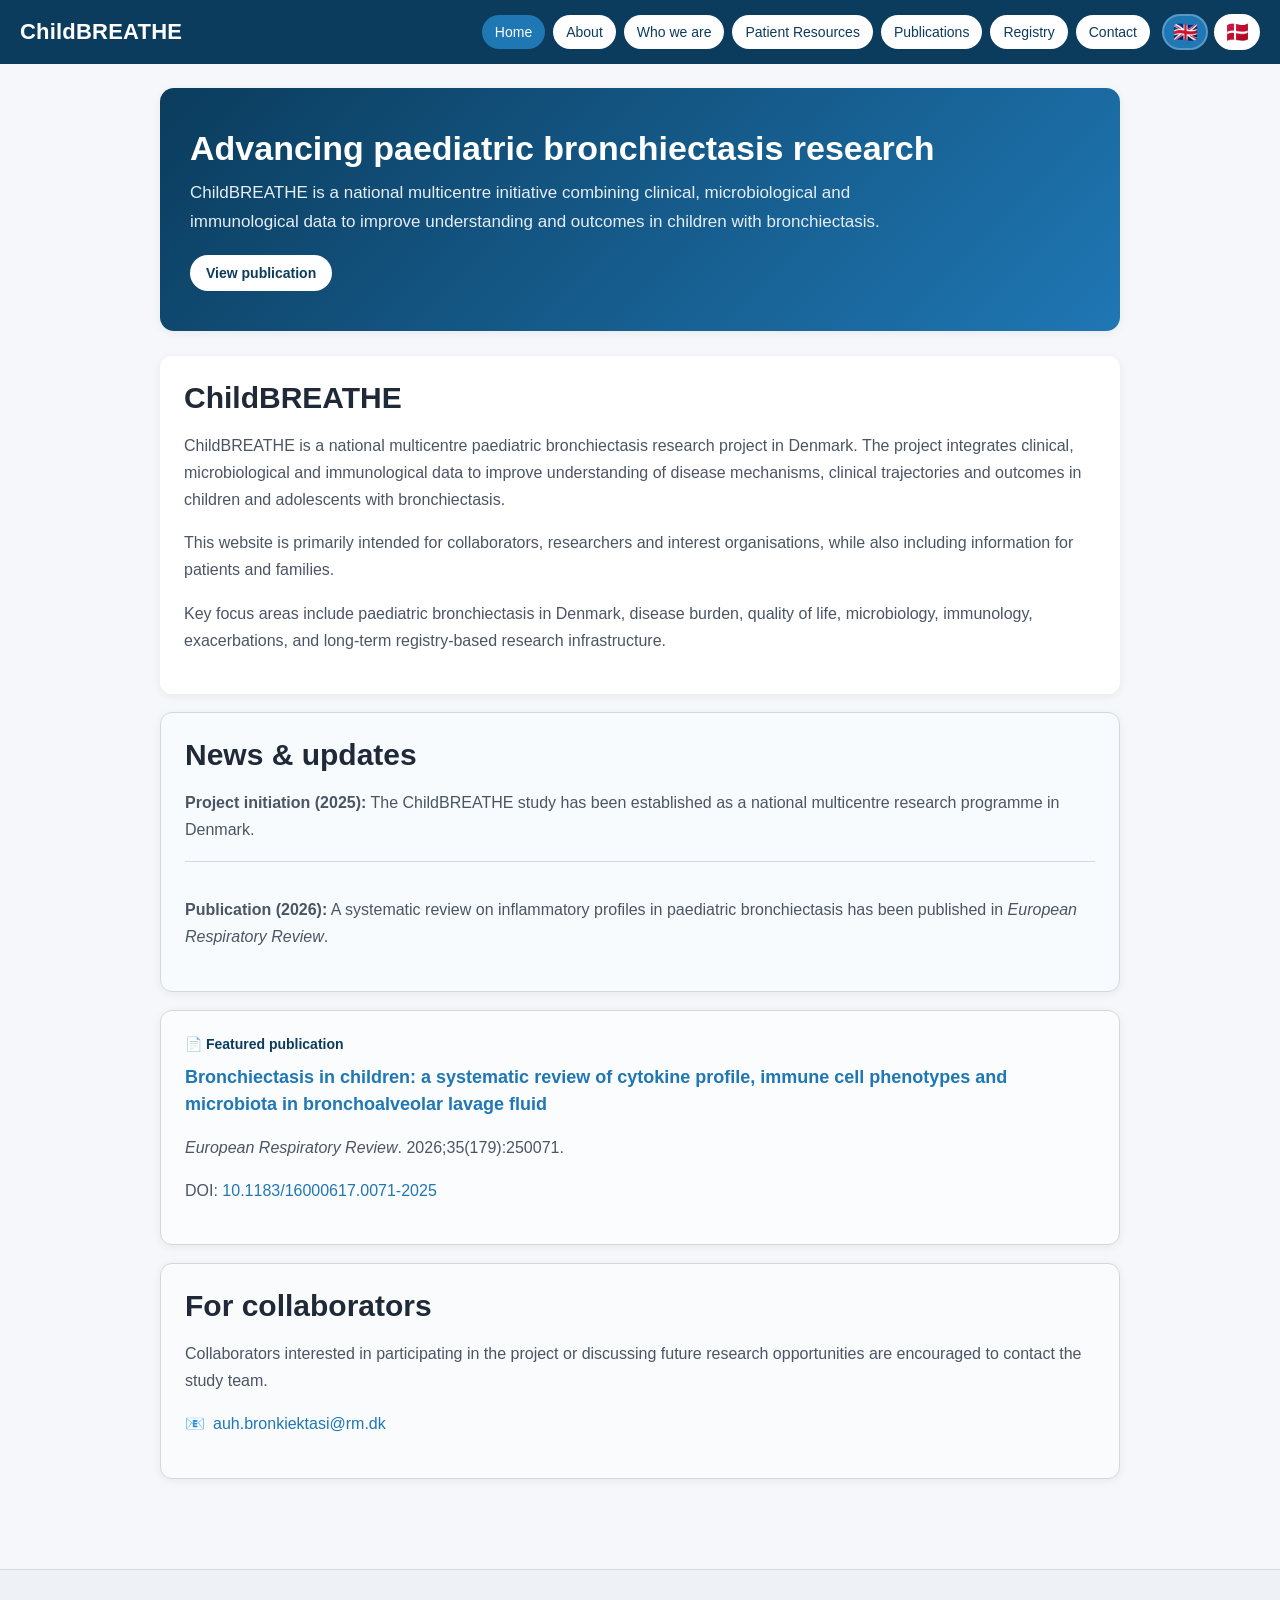
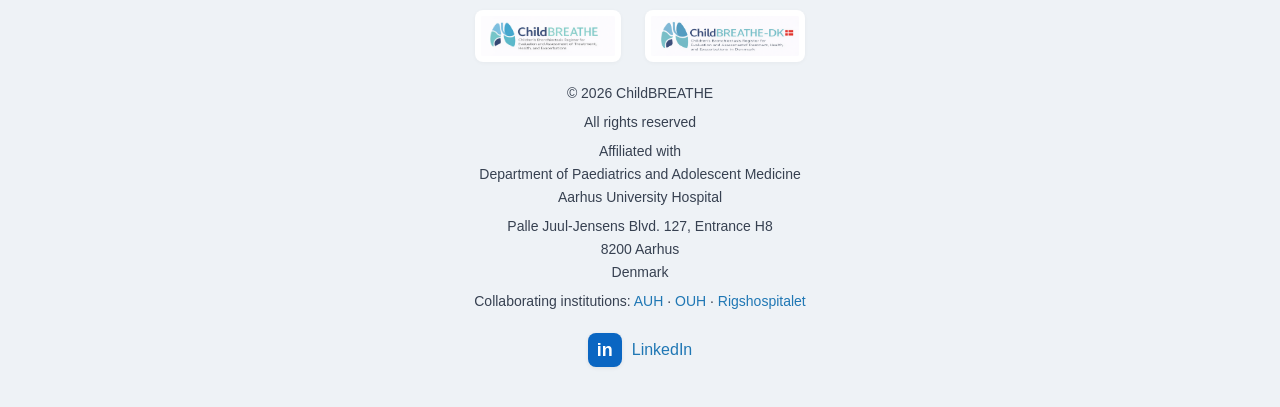
==== commit a5c54df3: "Update index.html" ====
--- a/index.html
+++ b/index.html
@@ -7,18 +7,16 @@
   <meta name="description" content="ChildBREATHE is a national multicentre research project on paediatric bronchiectasis in Denmark, integrating clinical, microbiological and immunological data.">
   <meta name="robots" content="index, follow">
   <link rel="canonical" href="https://childbreathe.com/">
-  <link rel="icon" type="image/png" href="favicon.png">
+  <link rel="alternate" hreflang="en" href="https://childbreathe.com/">
+  <link rel="alternate" hreflang="da" href="https://childbreathe.com/da/">
+  <link rel="icon" type="image/png" href="/favicon.png">
+  <link rel="stylesheet" href="/styles.css">
 
   <meta property="og:title" content="ChildBREATHE – Paediatric Bronchiectasis Research in Denmark">
   <meta property="og:description" content="National multicentre research project on paediatric bronchiectasis in Denmark.">
   <meta property="og:type" content="website">
   <meta property="og:url" content="https://childbreathe.com/">
   <meta property="og:image" content="https://childbreathe.com/logo-int.png">
-
-  <meta name="twitter:card" content="summary_large_image">
-  <meta name="twitter:title" content="ChildBREATHE – Paediatric Bronchiectasis Research in Denmark">
-  <meta name="twitter:description" content="National multicentre research project on paediatric bronchiectasis in Denmark.">
-  <meta name="twitter:image" content="https://childbreathe.com/logo-int.png">
 
   <script type="application/ld+json">
   {
@@ -37,557 +35,89 @@
     }
   }
   </script>
-
-  <style>
-    :root {
-      --bg: #f5f7fa;
-      --surface: #ffffff;
-      --text: #1f2937;
-      --muted: #4b5563;
-      --primary: #0b3c5d;
-      --primary-light: #1f77b4;
-      --border: #d1d9e0;
-      --footer-bg: #eef2f6;
-      --shadow: 0 2px 10px rgba(0, 0, 0, 0.06);
-      --radius: 12px;
-      --max-width: 1000px;
-      --news-bg: #f8fbfd;
-      --pub-bg: #fbfcfe;
-      --collab-bg: #f9fbfc;
-    }
-
-    * {
-      box-sizing: border-box;
-    }
-
-    body {
-      font-family: Arial, sans-serif;
-      margin: 0;
-      background: var(--bg);
-      color: var(--text);
-    }
-
-    a {
-      color: var(--primary-light);
-      text-decoration: none;
-    }
-
-    a:hover {
-      text-decoration: underline;
-    }
-
-    img {
-      max-width: 100%;
-      height: auto;
-    }
-
-    header {
-      background: var(--primary);
-      color: white;
-      padding: 14px 20px;
-      display: flex;
-      justify-content: space-between;
-      align-items: center;
-      gap: 16px;
-      flex-wrap: wrap;
-    }
-
-    .logo-text {
-      font-weight: bold;
-      font-size: 22px;
-      letter-spacing: 0.2px;
-      cursor: pointer;
-      white-space: nowrap;
-    }
-
-    .header-right {
-      display: flex;
-      align-items: center;
-      gap: 12px;
-      margin-left: auto;
-      flex-wrap: wrap;
-    }
-
-    nav {
-      display: flex;
-      flex-wrap: wrap;
-      gap: 8px;
-    }
-
-    nav button,
-    .menu-toggle,
-    .flag-btn {
-      padding: 9px 13px;
-      border: none;
-      border-radius: 20px;
-      cursor: pointer;
-      background: white;
-      color: var(--primary);
-      font-size: 14px;
-      transition: 0.2s ease;
-    }
-
-    nav button:hover,
-    .menu-toggle:hover,
-    .flag-btn:hover {
-      opacity: 0.92;
-    }
-
-    nav button.active {
-      background: var(--primary-light);
-      color: white;
-    }
-
-    .flags {
-      display: flex;
-      gap: 6px;
-      align-items: center;
-    }
-
-    .flag-btn {
-      min-width: 46px;
-      padding: 8px 10px;
-      font-size: 20px;
-      line-height: 1;
-      display: inline-flex;
-      align-items: center;
-      justify-content: center;
-    }
-
-    .flag-btn.active-lang {
-      background: var(--primary-light);
-      color: white;
-      box-shadow: inset 0 0 0 2px rgba(255,255,255,0.25);
-    }
-
-    .menu-toggle {
-      display: none;
-      font-weight: bold;
-    }
-
-    .mobile-panel {
-      display: flex;
-      align-items: center;
-      gap: 12px;
-      flex-wrap: wrap;
-    }
-
-    .container {
-      max-width: var(--max-width);
-      margin: 0 auto;
-      padding: 24px 20px;
-    }
-
-    .page {
-      display: none;
-    }
-
-    .page.active {
-      display: block;
-    }
-
-    .hero {
-      background: linear-gradient(135deg, #0b3c5d, #1f77b4);
-      color: white;
-      border-radius: 14px;
-      padding: 40px 30px;
-      margin-bottom: 25px;
-      box-shadow: var(--shadow);
-    }
-
-    .hero h1 {
-      margin: 0 0 10px;
-      font-size: 34px;
-      line-height: 1.2;
-      color: white;
-    }
-
-    .hero p {
-      margin: 0 0 18px;
-      font-size: 17px;
-      color: #e5edf5;
-      max-width: 650px;
-      line-height: 1.7;
-    }
-
-    .hero button {
-      background: white;
-      color: var(--primary);
-      border: none;
-      padding: 10px 16px;
-      border-radius: 20px;
-      cursor: pointer;
-      font-weight: bold;
-      font-size: 14px;
-    }
-
-    .hero button:hover {
-      background: #f0f0f0;
-    }
-
-    .card {
-      background: var(--surface);
-      padding: 24px;
-      border-radius: var(--radius);
-      margin-bottom: 18px;
-      box-shadow: var(--shadow);
-    }
-
-    .news-card {
-      background: var(--news-bg);
-      border: 1px solid var(--border);
-    }
-
-    .featured-card {
-      background: var(--pub-bg);
-      border: 1px solid var(--border);
-    }
-
-    .collaborator-card {
-      background: var(--collab-bg);
-      border: 1px solid var(--border);
-    }
-
-    .news-item + .news-item {
-      margin-top: 16px;
-      padding-top: 16px;
-      border-top: 1px solid var(--border);
-    }
-
-    .news-item strong {
-      color: var(--text);
-    }
-
-    .pub-label {
-      display: inline-flex;
-      align-items: center;
-      gap: 8px;
-      font-size: 14px;
-      font-weight: bold;
-      color: var(--primary);
-      margin-bottom: 12px;
-      letter-spacing: 0.2px;
-    }
-
-    .pub-title {
-      font-size: 18px;
-      line-height: 1.5;
-      margin: 0 0 12px;
-    }
-
-    .pub-title a {
-      color: var(--text);
-    }
-
-    .pub-title a:hover {
-      color: var(--primary-light);
-    }
-
-    .contact-line {
-      margin-top: 12px;
-      font-weight: 500;
-      display: flex;
-      align-items: center;
-      gap: 8px;
-      flex-wrap: wrap;
-    }
-
-    .member-group + .member-group {
-      margin-top: 18px;
-      padding-top: 18px;
-      border-top: 1px solid var(--border);
-    }
-
-    .member-group strong {
-      color: var(--text);
-      display: block;
-      margin-bottom: 8px;
-    }
-
-    .linkedin-footer {
-      margin-top: 14px;
-      display: inline-flex;
-      align-items: center;
-      justify-content: center;
-      gap: 10px;
-    }
-
-    .linkedin-badge {
-      display: inline-flex;
-      align-items: center;
-      justify-content: center;
-      width: 34px;
-      height: 34px;
-      border-radius: 8px;
-      background: #0A66C2;
-      color: white;
-      font-weight: bold;
-      font-size: 18px;
-      text-decoration: none;
-      box-shadow: 0 1px 4px rgba(0,0,0,0.08);
-    }
-
-    .linkedin-badge:hover {
-      opacity: 0.9;
-      text-decoration: none;
-    }
-
-    h2 {
-      margin-top: 0;
-      margin-bottom: 16px;
-      font-size: 30px;
-      line-height: 1.2;
-      color: var(--text);
-    }
-
-    p, li {
-      font-size: 16px;
-      line-height: 1.7;
-      color: var(--muted);
-    }
-
-    ul {
-      padding-left: 20px;
-      margin-top: 12px;
-      margin-bottom: 0;
-    }
-
-    footer {
-      background: var(--footer-bg);
-      color: var(--text);
-      padding: 40px 20px;
-      margin-top: 48px;
-      border-top: 1px solid var(--border);
-    }
-
-    .footer-inner {
-      max-width: var(--max-width);
-      margin: 0 auto;
-      text-align: center;
-    }
-
-    .footer-logos {
-      display: flex;
-      justify-content: center;
-      gap: 24px;
-      margin-bottom: 20px;
-      flex-wrap: wrap;
-    }
-
-    .footer-logos img {
-      height: 52px;
-      width: auto;
-      background: white;
-      padding: 6px;
-      border-radius: 8px;
-      box-shadow: 0 1px 4px rgba(0, 0, 0, 0.04);
-    }
-
-    .footer-text p {
-      margin: 6px 0;
-      font-size: 14px;
-      line-height: 1.65;
-      color: #374151;
-    }
-
-    @media (max-width: 900px) {
-      header {
-        align-items: flex-start;
-      }
-
-      .header-right {
-        width: 100%;
-        justify-content: space-between;
-      }
-    }
-
-    @media (max-width: 700px) {
-      header {
-        padding: 12px 14px;
-        align-items: center;
-      }
-
-      .logo-text {
-        font-size: 20px;
-      }
-
-      .menu-toggle {
-        display: inline-flex;
-        align-items: center;
-        justify-content: center;
-      }
-
-      .mobile-panel {
-        display: none;
-        width: 100%;
-        flex-direction: column;
-        align-items: stretch;
-        margin-top: 10px;
-      }
-
-      .mobile-panel.open {
-        display: flex;
-      }
-
-      nav {
-        display: flex;
-        flex-direction: column;
-        gap: 8px;
-        width: 100%;
-      }
-
-      nav button {
-        width: 100%;
-        text-align: left;
-        padding: 10px 12px;
-        font-size: 14px;
-        border-radius: 10px;
-      }
-
-      .flags {
-        gap: 6px;
-      }
-
-      .flag-btn {
-        min-width: 42px;
-        font-size: 18px;
-      }
-
-      .container {
-        padding: 14px;
-      }
-
-      .card {
-        padding: 18px;
-        border-radius: 10px;
-      }
-
-      .hero {
-        padding: 26px 20px;
-      }
-
-      .hero h1 {
-        font-size: 26px;
-      }
-
-      .hero p {
-        font-size: 15px;
-      }
-
-      .pub-title {
-        font-size: 16px;
-      }
-
-      h2 {
-        font-size: 24px;
-      }
-
-      p, li {
-        font-size: 15px;
-      }
-
-      .footer-logos img {
-        height: 46px;
-      }
-    }
-  </style>
 </head>
 <body>
-
   <header>
-    <div class="logo-text" onclick="goHome()">ChildBREATHE</div>
+    <a class="logo-text" href="/">ChildBREATHE</a>
 
     <div class="header-right">
-      <button class="menu-toggle" type="button" aria-label="Toggle navigation" onclick="toggleMenu()">☰ <span id="menuLabel">Menu</span></button>
+      <button class="menu-toggle" type="button" aria-label="Toggle navigation" onclick="toggleMenu()">☰ Menu</button>
 
       <div class="mobile-panel" id="mobileMenu">
         <nav>
-          <button data-page="home"></button>
-          <button data-page="about"></button>
-          <button data-page="whoweare"></button>
-          <button data-page="patient"></button>
-          <button data-page="publications"></button>
-          <button data-page="registry"></button>
-          <button data-page="contact"></button>
+          <a href="/" class="active">Home</a>
+          <a href="/about/">About</a>
+          <a href="/who-we-are/">Who we are</a>
+          <a href="/patient-resources/">Patient Resources</a>
+          <a href="/publications/">Publications</a>
+          <a href="/registry/">Registry</a>
+          <a href="/contact/">Contact</a>
         </nav>
       </div>
 
       <div class="flags">
-        <button id="btn-en" class="flag-btn" type="button" onclick="setLang('en')" aria-label="English">🇬🇧</button>
-        <button id="btn-da" class="flag-btn" type="button" onclick="setLang('da')" aria-label="Dansk">🇩🇰</button>
+        <a class="flag-link active-lang" href="/" aria-label="English">🇬🇧</a>
+        <a class="flag-link" href="/da/" aria-label="Dansk">🇩🇰</a>
       </div>
     </div>
   </header>
 
   <main class="container">
-    <div id="home" class="page active">
-      <section class="hero">
-        <h1 id="heroTitle"></h1>
-        <p id="heroText"></p>
-        <button type="button" onclick="goToPublications()" id="heroButton"></button>
-      </section>
+    <section class="hero">
+      <h1>Advancing paediatric bronchiectasis research</h1>
+      <p>ChildBREATHE is a national multicentre initiative combining clinical, microbiological and immunological data to improve understanding and outcomes in children with bronchiectasis.</p>
+      <a class="hero-button" href="/publications/">View publication</a>
+    </section>
 
-      <div class="card" id="homeText"></div>
-
-      <div class="card news-card" id="newsText"></div>
-
-      <div class="card featured-card" id="featuredPub"></div>
-
-      <div class="card collaborator-card" id="collaboratorBox"></div>
+    <div class="card">
+      <h2>ChildBREATHE</h2>
+      <p>ChildBREATHE is a national multicentre paediatric bronchiectasis research project in Denmark. The project integrates clinical, microbiological and immunological data to improve understanding of disease mechanisms, clinical trajectories and outcomes in children and adolescents with bronchiectasis.</p>
+      <p>This website is primarily intended for collaborators, researchers and interest organisations, while also including information for patients and families.</p>
+      <p>Key focus areas include paediatric bronchiectasis in Denmark, disease burden, quality of life, microbiology, immunology, exacerbations, and long-term registry-based research infrastructure.</p>
     </div>
 
-    <div id="about" class="page">
-      <div class="card" id="aboutText"></div>
+    <div class="card news-card">
+      <h2>News & updates</h2>
+      <div class="news-item">
+        <p><strong>Project initiation (2025):</strong> The ChildBREATHE study has been established as a national multicentre research programme in Denmark.</p>
+      </div>
+      <div class="news-item">
+        <p><strong>Publication (2026):</strong> A systematic review on inflammatory profiles in paediatric bronchiectasis has been published in <em>European Respiratory Review</em>.</p>
+      </div>
     </div>
 
-    <div id="whoweare" class="page">
-      <div class="card" id="whoText"></div>
+    <div class="card featured-card">
+      <div class="pub-label">📄 Featured publication</div>
+      <p class="pub-title">
+        <a href="/publications/"><strong>Bronchiectasis in children: a systematic review of cytokine profile, immune cell phenotypes and microbiota in bronchoalveolar lavage fluid</strong></a>
+      </p>
+      <p><em>European Respiratory Review</em>. 2026;35(179):250071.</p>
+      <p>DOI: <a href="https://doi.org/10.1183/16000617.0071-2025" target="_blank" rel="noopener noreferrer">10.1183/16000617.0071-2025</a></p>
     </div>
 
-    <div id="patient" class="page">
-      <div class="card" id="patientText"></div>
-    </div>
-
-    <div id="publications" class="page">
-      <div class="card" id="pubText"></div>
-    </div>
-
-    <div id="registry" class="page">
-      <div class="card" id="registryText"></div>
-    </div>
-
-    <div id="contact" class="page">
-      <div class="card" id="contactText"></div>
+    <div class="card collaborator-card">
+      <h2>For collaborators</h2>
+      <p>Collaborators interested in participating in the project or discussing future research opportunities are encouraged to contact the study team.</p>
+      <p class="contact-line">📧 <a href="mailto:auh.bronkiektasi@rm.dk">auh.bronkiektasi@rm.dk</a></p>
     </div>
   </main>
 
   <footer>
     <div class="footer-inner">
       <div class="footer-logos">
-        <img src="logo-int.png" alt="ChildBREATHE international logo">
-        <img src="logo-dk.png" alt="ChildBREATHE Denmark logo">
+        <img src="/logo-int.png" alt="ChildBREATHE international logo">
+        <img src="/logo-dk.png" alt="ChildBREATHE Denmark logo">
       </div>
-
       <div class="footer-text">
         <p>© 2026 ChildBREATHE</p>
         <p>All rights reserved</p>
-        <p>
-          Affiliated with<br>
-          Department of Paediatrics and Adolescent Medicine<br>
-          Aarhus University Hospital
-        </p>
-        <p>
-          Palle Juul-Jensens Blvd. 127, Entrance H8<br>
-          8200 Aarhus<br>
-          Denmark
-        </p>
-        <p>
-          Collaborating institutions:
+        <p>Affiliated with<br>Department of Paediatrics and Adolescent Medicine<br>Aarhus University Hospital</p>
+        <p>Palle Juul-Jensens Blvd. 127, Entrance H8<br>8200 Aarhus<br>Denmark</p>
+        <p>Collaborating institutions:
           <a href="https://www.auh.dk" target="_blank" rel="noopener noreferrer">AUH</a> ·
           <a href="https://www.ouh.dk" target="_blank" rel="noopener noreferrer">OUH</a> ·
           <a href="https://www.rigshospitalet.dk" target="_blank" rel="noopener noreferrer">Rigshospitalet</a>
         </p>
-
         <div class="linkedin-footer">
           <a class="linkedin-badge" href="https://linkedin.com/company/childbreathe" target="_blank" rel="noopener noreferrer" aria-label="ChildBREATHE on LinkedIn">in</a>
           <a href="https://linkedin.com/company/childbreathe" target="_blank" rel="noopener noreferrer">LinkedIn</a>
@@ -596,296 +126,6 @@
     </div>
   </footer>
 
-  <script>
-    const content = {
-      en: {
-        nav: {
-          home: "Home",
-          about: "About",
-          whoweare: "Who we are",
-          patient: "Patient Resources",
-          publications: "Publications",
-          registry: "Registry",
-          contact: "Contact"
-        },
-        hero: {
-          title: "Advancing paediatric bronchiectasis research",
-          text: "ChildBREATHE is a national multicentre initiative combining clinical, microbiological and immunological data to improve understanding and outcomes in children with bronchiectasis.",
-          button: "View publication"
-        },
-        home: `
-          <h2>ChildBREATHE</h2>
-          <p>ChildBREATHE is a national multicentre paediatric bronchiectasis research project in Denmark. The project integrates clinical, microbiological and immunological data to improve understanding of disease mechanisms, clinical trajectories and outcomes in children and adolescents with bronchiectasis.</p>
-          <p>This website is primarily intended for collaborators, researchers and interest organisations, while also including information for patients and families.</p>
-          <p>Key focus areas include paediatric bronchiectasis in Denmark, disease burden, quality of life, microbiology, immunology, exacerbations, and long-term registry-based research infrastructure.</p>
-        `,
-        news: `
-          <h2>News & updates</h2>
-
-          <div class="news-item">
-            <p><strong>Project initiation (2025):</strong> The ChildBREATHE study has been established as a national multicentre research programme in Denmark.</p>
-          </div>
-
-          <div class="news-item">
-            <p><strong>Publication (2026):</strong> A systematic review on inflammatory profiles in paediatric bronchiectasis has been published in <em>European Respiratory Review</em>.</p>
-          </div>
-        `,
-        featuredPub: `
-          <div class="pub-label">📄 Featured publication</div>
-          <p class="pub-title">
-            <a href="https://publications.ersnet.org/content/errev/35/179/250071" target="_blank" rel="noopener noreferrer">
-              <strong>Bronchiectasis in children: a systematic review of cytokine profile, immune cell phenotypes and microbiota in bronchoalveolar lavage fluid</strong>
-            </a>
-          </p>
-          <p><em>European Respiratory Review</em>. 2026;35(179):250071.</p>
-          <p>DOI: <a href="https://doi.org/10.1183/16000617.0071-2025" target="_blank" rel="noopener noreferrer">10.1183/16000617.0071-2025</a></p>
-        `,
-        collaboratorBox: `
-          <h2>For collaborators</h2>
-          <p>Collaborators interested in participating in the project or discussing future research opportunities are encouraged to contact the study team.</p>
-          <p class="contact-line">📧 <a href="mailto:auh.bronkiektasi@rm.dk">auh.bronkiektasi@rm.dk</a></p>
-        `,
-        about: `
-          <h2>About the project</h2>
-          <p>There are currently no national Danish data on the occurrence and distribution of bronchiectasis in children. The purpose of this active national research project is to investigate causes, disease mechanisms, and clinical trajectories in children and adolescents with bronchiectasis in Denmark and to establish an associated national research database and biobank.</p>
-          <p>The project is conducted as a 15-year active research programme from 2025 to 2040 and combines clinical data, patient-reported information, microbiological and immunological analyses, and information from acute exacerbations.</p>
-          <p>The aim is to describe disease aetiology, immunological and microbial characteristics, and how disease burden, treatment, and quality of life influence the clinical course.</p>
-          <p>After completion of the active research phase, data and biological material will continue as a national registry and biobank platform for future approved research projects.</p>
-        `,
-        whoweare: `
-          <h2>Who we are</h2>
-
-          <div class="member-group">
-            <strong>Participating centres</strong>
-            <p>The project takes place across three national centres:</p>
-            <ul>
-              <li><a href="https://www.auh.dk" target="_blank" rel="noopener noreferrer">Aarhus University Hospital (AUH)</a></li>
-              <li><a href="https://www.ouh.dk" target="_blank" rel="noopener noreferrer">Odense University Hospital (OUH)</a></li>
-              <li><a href="https://www.rigshospitalet.dk" target="_blank" rel="noopener noreferrer">Rigshospitalet</a></li>
-            </ul>
-          </div>
-
-          <div class="member-group">
-            <strong>Clinical and academic collaboration</strong>
-            <p>ChildBREATHE brings together paediatric respiratory expertise, translational research perspectives, and registry-based infrastructure to support long-term research in paediatric bronchiectasis.</p>
-          </div>
-
-          <div class="member-group">
-            <strong>Professional network</strong>
-            <p>Follow ChildBREATHE on LinkedIn: <a href="https://linkedin.com/company/childbreathe" target="_blank" rel="noopener noreferrer">linkedin.com/company/childbreathe</a></p>
-          </div>
-        `,
-        patient: `
-          <h2>Patient Resources</h2>
-          <p>This section provides general information for patients and families.</p>
-          <p>The project is linked to established clinical settings, and participation and study-related procedures take place within usual clinical care pathways.</p>
-          <p>Further practical information can be provided by the local clinical team.</p>
-        `,
-        publications: `
-          <h2>Publications</h2>
-          <p><strong>Thomsen CMK, et al. Bronchiectasis in children: a systematic review of cytokine profile, immune cell phenotypes and microbiota in bronchoalveolar lavage fluid.</strong></p>
-          <p><em>European Respiratory Review</em>. 2026;35(179):250071.</p>
-          <p>DOI: <a href="https://doi.org/10.1183/16000617.0071-2025" target="_blank" rel="noopener noreferrer">10.1183/16000617.0071-2025</a></p>
-          <p><a href="https://publications.ersnet.org/content/errev/35/179/250071" target="_blank" rel="noopener noreferrer">Read the article</a></p>
-        `,
-        registry: `
-          <h2>Registry</h2>
-          <p>Following the active research phase, data and biological material will continue as a national registry and biobank platform.</p>
-          <p>This platform is intended to support future approved research projects and long-term infrastructure for paediatric bronchiectasis research.</p>
-        `,
-        contact: `
-          <h2>Contact</h2>
-          <p>Børn og Unge, Børnecenter for Lunge- og Allergisygdomme (BCLA), Aarhus University Hospital (AUH)</p>
-          <p>Email: <a href="mailto:auh.bronkiektasi@rm.dk">auh.bronkiektasi@rm.dk</a></p>
-          <p>LinkedIn: <a href="https://linkedin.com/company/childbreathe" target="_blank" rel="noopener noreferrer">linkedin.com/company/childbreathe</a></p>
-        `
-      },
-
-      da: {
-        nav: {
-          home: "Forside",
-          about: "Om projektet",
-          whoweare: "Hvem er vi",
-          patient: "Patientressourcer",
-          publications: "Publikationer",
-          registry: "Register",
-          contact: "Kontakt"
-        },
-        hero: {
-          title: "Fremtidens forskning i bronkiektasier hos børn",
-          text: "ChildBREATHE er et nationalt multicenterprojekt, der kombinerer kliniske, mikrobiologiske og immunologiske data for at forbedre forståelse og outcomes hos børn med bronkiektasier.",
-          button: "Se publikation"
-        },
-        home: `
-          <h2>ChildBREATHE</h2>
-          <p>ChildBREATHE er et nationalt multicenterprojekt om bronkiektasier hos børn i Danmark. Projektet integrerer kliniske, mikrobiologiske og immunologiske data for at forbedre forståelsen af sygdomsmekanismer, kliniske forløb og outcomes hos børn og unge med bronkiektasier.</p>
-          <p>Hjemmesiden er primært rettet mod samarbejdspartnere, forskere og interesseorganisationer, men indeholder også information til patienter og pårørende.</p>
-          <p>Centrale fokusområder omfatter bronkiektasier hos børn i Danmark, sygdomsbyrde, livskvalitet, mikrobiologi, immunologi, exacerbationer og langsigtet registerbaseret forskningsinfrastruktur.</p>
-        `,
-        news: `
-          <h2>Nyheder</h2>
-
-          <div class="news-item">
-            <p><strong>Projektopstart (2025):</strong> ChildBREATHE er etableret som et nationalt multicenterforskningsprojekt i Danmark.</p>
-          </div>
-
-          <div class="news-item">
-            <p><strong>Publikation (2026):</strong> Et systematisk review om inflammatoriske profiler ved bronkiektasier hos børn er publiceret i <em>European Respiratory Review</em>.</p>
-          </div>
-        `,
-        featuredPub: `
-          <div class="pub-label">📄 Fremhævet publikation</div>
-          <p class="pub-title">
-            <a href="https://publications.ersnet.org/content/errev/35/179/250071" target="_blank" rel="noopener noreferrer">
-              <strong>Bronchiectasis in children: a systematic review of cytokine profile, immune cell phenotypes and microbiota in bronchoalveolar lavage fluid</strong>
-            </a>
-          </p>
-          <p><em>European Respiratory Review</em>. 2026;35(179):250071.</p>
-          <p>DOI: <a href="https://doi.org/10.1183/16000617.0071-2025" target="_blank" rel="noopener noreferrer">10.1183/16000617.0071-2025</a></p>
-        `,
-        collaboratorBox: `
-          <h2>For samarbejdspartnere</h2>
-          <p>Samarbejdspartnere, der er interesserede i at deltage i projektet eller drøfte fremtidige forskningsmuligheder, er velkomne til at kontakte projektgruppen.</p>
-          <p class="contact-line">📧 <a href="mailto:auh.bronkiektasi@rm.dk">auh.bronkiektasi@rm.dk</a></p>
-        `,
-        about: `
-          <h2>Om projektet</h2>
-          <p>I Danmark findes der endnu ikke nationale data om forekomst og udbredelse af bronkiektasier hos børn. Formålet med dette aktive nationale forskningsprojekt er at undersøge årsager, sygdomsmekanismer og kliniske forløb hos børn og unge med bronkiektasier i Danmark samt at etablere en tilknyttet national forskningsdatabase og biobank.</p>
-          <p>Projektet gennemføres som et 15-årigt aktivt forskningsprogram fra 2025 til 2040 og kombinerer kliniske data, patientrapporterede oplysninger, mikrobiologiske og immunologiske analyser samt information fra akutte exacerbationer.</p>
-          <p>Formålet er at beskrive sygdommens ætiologi, immunologiske og mikrobielle kendetegn samt hvordan sygdomsbyrde, behandling og livskvalitet påvirker det kliniske forløb.</p>
-          <p>Efter afslutning af den aktive forskningsfase videreføres data og biologisk materiale som en national register- og biobankplatform til fremtidige godkendte forskningsprojekter.</p>
-        `,
-        whoweare: `
-          <h2>Hvem er vi</h2>
-
-          <div class="member-group">
-            <strong>Deltagende centre</strong>
-            <p>Projektet finder sted på tre nationale centre:</p>
-            <ul>
-              <li><a href="https://www.auh.dk" target="_blank" rel="noopener noreferrer">Aarhus Universitetshospital (AUH)</a></li>
-              <li><a href="https://www.ouh.dk" target="_blank" rel="noopener noreferrer">Odense Universitetshospital (OUH)</a></li>
-              <li><a href="https://www.rigshospitalet.dk" target="_blank" rel="noopener noreferrer">Rigshospitalet</a></li>
-            </ul>
-          </div>
-
-          <div class="member-group">
-            <strong>Klinisk og akademisk samarbejde</strong>
-            <p>ChildBREATHE samler pædiatrisk lungemedicinsk ekspertise, translationelle forskningsperspektiver og registerbaseret infrastruktur for at understøtte langsigtet forskning i bronkiektasier hos børn.</p>
-          </div>
-
-          <div class="member-group">
-            <strong>Fagligt netværk</strong>
-            <p>Følg ChildBREATHE på LinkedIn: <a href="https://linkedin.com/company/childbreathe" target="_blank" rel="noopener noreferrer">linkedin.com/company/childbreathe</a></p>
-          </div>
-        `,
-        patient: `
-          <h2>Patientressourcer</h2>
-          <p>Denne sektion giver generel information til patienter og pårørende.</p>
-          <p>Projektet er knyttet til etablerede kliniske rammer, og deltagelse samt projektrelaterede procedurer foregår som led i de sædvanlige kliniske forløb.</p>
-          <p>Yderligere praktisk information kan gives af det lokale kliniske team.</p>
-        `,
-        publications: `
-          <h2>Publikationer</h2>
-          <p><strong>Thomsen CMK, m.fl. Bronchiectasis in children: a systematic review of cytokine profile, immune cell phenotypes and microbiota in bronchoalveolar lavage fluid.</strong></p>
-          <p><em>European Respiratory Review</em>. 2026;35(179):250071.</p>
-          <p>DOI: <a href="https://doi.org/10.1183/16000617.0071-2025" target="_blank" rel="noopener noreferrer">10.1183/16000617.0071-2025</a></p>
-          <p><a href="https://publications.ersnet.org/content/errev/35/179/250071" target="_blank" rel="noopener noreferrer">Læs artiklen</a></p>
-        `,
-        registry: `
-          <h2>Register</h2>
-          <p>Efter den aktive forskningsfase videreføres data og biologisk materiale som en national register- og biobankplatform.</p>
-          <p>Platformen skal understøtte fremtidige godkendte forskningsprojekter og en langsigtet infrastruktur for forskning i bronkiektasier hos børn.</p>
-        `,
-        contact: `
-          <h2>Kontakt</h2>
-          <p>Børn og Unge, Børnecenter for Lunge- og Allergisygdomme (BCLA), Aarhus Universitetshospital (AUH)</p>
-          <p>E-mail: <a href="mailto:auh.bronkiektasi@rm.dk">auh.bronkiektasi@rm.dk</a></p>
-          <p>LinkedIn: <a href="https://linkedin.com/company/childbreathe" target="_blank" rel="noopener noreferrer">linkedin.com/company/childbreathe</a></p>
-        `
-      }
-    };
-
-    let lang = "en";
-
-    function setLang(l) {
-      lang = l;
-      updateNav();
-      loadContent();
-      updateLanguageButtons();
-    }
-
-    function updateNav() {
-      const n = content[lang].nav;
-      document.querySelector("[data-page='home']").textContent = n.home;
-      document.querySelector("[data-page='about']").textContent = n.about;
-      document.querySelector("[data-page='whoweare']").textContent = n.whoweare;
-      document.querySelector("[data-page='patient']").textContent = n.patient;
-      document.querySelector("[data-page='publications']").textContent = n.publications;
-      document.querySelector("[data-page='registry']").textContent = n.registry;
-      document.querySelector("[data-page='contact']").textContent = n.contact;
-      document.getElementById("menuLabel").textContent = "Menu";
-      document.documentElement.lang = lang;
-    }
-
-    function loadContent() {
-      document.getElementById("heroTitle").textContent = content[lang].hero.title;
-      document.getElementById("heroText").textContent = content[lang].hero.text;
-      document.getElementById("heroButton").textContent = content[lang].hero.button;
-
-      document.getElementById("homeText").innerHTML = content[lang].home;
-      document.getElementById("newsText").innerHTML = content[lang].news;
-      document.getElementById("featuredPub").innerHTML = content[lang].featuredPub;
-      document.getElementById("collaboratorBox").innerHTML = content[lang].collaboratorBox;
-      document.getElementById("aboutText").innerHTML = content[lang].about;
-      document.getElementById("whoText").innerHTML = content[lang].whoweare;
-      document.getElementById("patientText").innerHTML = content[lang].patient;
-      document.getElementById("pubText").innerHTML = content[lang].publications;
-      document.getElementById("registryText").innerHTML = content[lang].registry;
-      document.getElementById("contactText").innerHTML = content[lang].contact;
-    }
-
-    function updateLanguageButtons() {
-      document.getElementById("btn-en").classList.remove("active-lang");
-      document.getElementById("btn-da").classList.remove("active-lang");
-      document.getElementById("btn-" + lang).classList.add("active-lang");
-    }
-
-    function toggleMenu() {
-      document.getElementById("mobileMenu").classList.toggle("open");
-    }
-
-    function showPage(pageId) {
-      document.querySelectorAll(".page").forEach(p => p.classList.remove("active"));
-      document.getElementById(pageId).classList.add("active");
-
-      document.querySelectorAll("nav button").forEach(b => b.classList.remove("active"));
-      const activeBtn = document.querySelector(`[data-page='${pageId}']`);
-      if (activeBtn) activeBtn.classList.add("active");
-
-      if (window.innerWidth <= 700) {
-        document.getElementById("mobileMenu").classList.remove("open");
-      }
-    }
-
-    function goHome() {
-      showPage("home");
-    }
-
-    function goToPublications() {
-      showPage("publications");
-    }
-
-    const buttons = document.querySelectorAll("nav button");
-    buttons.forEach(btn => {
-      btn.addEventListener("click", () => {
-        showPage(btn.dataset.page);
-      });
-    });
-
-    updateNav();
-    loadContent();
-    updateLanguageButtons();
-    showPage("home");
-  </script>
+  <script src="/script.js"></script>
 </body>
 </html>
--- a/styles.css
+++ b/styles.css
@@ -0,0 +1,429 @@
+:root {
+  --bg: #f5f7fa;
+  --surface: #ffffff;
+  --text: #1f2937;
+  --muted: #4b5563;
+  --primary: #0b3c5d;
+  --primary-light: #1f77b4;
+  --border: #d1d9e0;
+  --footer-bg: #eef2f6;
+  --shadow: 0 2px 10px rgba(0, 0, 0, 0.06);
+  --radius: 12px;
+  --max-width: 1000px;
+  --news-bg: #f8fbfd;
+  --pub-bg: #fbfcfe;
+  --collab-bg: #f9fbfc;
+}
+
+* {
+  box-sizing: border-box;
+}
+
+body {
+  font-family: Arial, sans-serif;
+  margin: 0;
+  background: var(--bg);
+  color: var(--text);
+}
+
+a {
+  color: var(--primary-light);
+  text-decoration: none;
+}
+
+a:hover {
+  text-decoration: underline;
+}
+
+img {
+  max-width: 100%;
+  height: auto;
+}
+
+header {
+  background: var(--primary);
+  color: white;
+  padding: 14px 20px;
+  display: flex;
+  justify-content: space-between;
+  align-items: center;
+  gap: 16px;
+  flex-wrap: wrap;
+}
+
+.logo-text {
+  font-weight: bold;
+  font-size: 22px;
+  letter-spacing: 0.2px;
+  cursor: pointer;
+  white-space: nowrap;
+  color: white;
+  text-decoration: none;
+}
+
+.header-right {
+  display: flex;
+  align-items: center;
+  gap: 12px;
+  margin-left: auto;
+  flex-wrap: wrap;
+}
+
+nav {
+  display: flex;
+  flex-wrap: wrap;
+  gap: 8px;
+}
+
+nav a,
+.menu-toggle,
+.flag-link {
+  padding: 9px 13px;
+  border: none;
+  border-radius: 20px;
+  cursor: pointer;
+  background: white;
+  color: var(--primary);
+  font-size: 14px;
+  transition: 0.2s ease;
+  text-decoration: none;
+  display: inline-flex;
+  align-items: center;
+  justify-content: center;
+}
+
+nav a:hover,
+.menu-toggle:hover,
+.flag-link:hover {
+  opacity: 0.92;
+  text-decoration: none;
+}
+
+nav a.active {
+  background: var(--primary-light);
+  color: white;
+}
+
+.flags {
+  display: flex;
+  gap: 6px;
+  align-items: center;
+}
+
+.flag-link {
+  min-width: 46px;
+  padding: 8px 10px;
+  font-size: 20px;
+  line-height: 1;
+}
+
+.flag-link.active-lang {
+  background: var(--primary-light);
+  color: white;
+  box-shadow: inset 0 0 0 2px rgba(255,255,255,0.25);
+}
+
+.menu-toggle {
+  display: none;
+  font-weight: bold;
+}
+
+.mobile-panel {
+  display: flex;
+  align-items: center;
+  gap: 12px;
+  flex-wrap: wrap;
+}
+
+.container {
+  max-width: var(--max-width);
+  margin: 0 auto;
+  padding: 24px 20px;
+}
+
+.hero {
+  background: linear-gradient(135deg, #0b3c5d, #1f77b4);
+  color: white;
+  border-radius: 14px;
+  padding: 40px 30px;
+  margin-bottom: 25px;
+  box-shadow: var(--shadow);
+}
+
+.hero h1 {
+  margin: 0 0 10px;
+  font-size: 34px;
+  line-height: 1.2;
+  color: white;
+}
+
+.hero p {
+  margin: 0 0 18px;
+  font-size: 17px;
+  color: #e5edf5;
+  max-width: 700px;
+  line-height: 1.7;
+}
+
+.hero .hero-button {
+  background: white;
+  color: var(--primary);
+  border: none;
+  padding: 10px 16px;
+  border-radius: 20px;
+  cursor: pointer;
+  font-weight: bold;
+  font-size: 14px;
+  display: inline-block;
+}
+
+.hero .hero-button:hover {
+  background: #f0f0f0;
+  text-decoration: none;
+}
+
+.card {
+  background: var(--surface);
+  padding: 24px;
+  border-radius: var(--radius);
+  margin-bottom: 18px;
+  box-shadow: var(--shadow);
+}
+
+.news-card {
+  background: var(--news-bg);
+  border: 1px solid var(--border);
+}
+
+.featured-card {
+  background: var(--pub-bg);
+  border: 1px solid var(--border);
+}
+
+.collaborator-card {
+  background: var(--collab-bg);
+  border: 1px solid var(--border);
+}
+
+.news-item + .news-item,
+.section-block + .section-block,
+.pub-entry + .pub-entry {
+  margin-top: 18px;
+  padding-top: 18px;
+  border-top: 1px solid var(--border);
+}
+
+.pub-label {
+  display: inline-flex;
+  align-items: center;
+  gap: 8px;
+  font-size: 14px;
+  font-weight: bold;
+  color: var(--primary);
+  margin-bottom: 12px;
+}
+
+.pub-title {
+  font-size: 18px;
+  line-height: 1.5;
+  margin: 0 0 12px;
+}
+
+.contact-line {
+  margin-top: 12px;
+  font-weight: 500;
+  display: flex;
+  align-items: center;
+  gap: 8px;
+  flex-wrap: wrap;
+}
+
+h1, h2 {
+  color: var(--text);
+}
+
+h2 {
+  margin-top: 0;
+  margin-bottom: 16px;
+  font-size: 30px;
+  line-height: 1.2;
+}
+
+p, li {
+  font-size: 16px;
+  line-height: 1.7;
+  color: var(--muted);
+}
+
+ul {
+  padding-left: 20px;
+  margin-top: 12px;
+  margin-bottom: 0;
+}
+
+footer {
+  background: var(--footer-bg);
+  color: var(--text);
+  padding: 40px 20px;
+  margin-top: 48px;
+  border-top: 1px solid var(--border);
+}
+
+.footer-inner {
+  max-width: var(--max-width);
+  margin: 0 auto;
+  text-align: center;
+}
+
+.footer-logos {
+  display: flex;
+  justify-content: center;
+  gap: 24px;
+  margin-bottom: 20px;
+  flex-wrap: wrap;
+}
+
+.footer-logos img {
+  height: 52px;
+  width: auto;
+  background: white;
+  padding: 6px;
+  border-radius: 8px;
+  box-shadow: 0 1px 4px rgba(0, 0, 0, 0.04);
+}
+
+.footer-text p {
+  margin: 6px 0;
+  font-size: 14px;
+  line-height: 1.65;
+  color: #374151;
+}
+
+.linkedin-footer {
+  margin-top: 14px;
+  display: inline-flex;
+  align-items: center;
+  justify-content: center;
+  gap: 10px;
+}
+
+.linkedin-badge {
+  display: inline-flex;
+  align-items: center;
+  justify-content: center;
+  width: 34px;
+  height: 34px;
+  border-radius: 8px;
+  background: #0A66C2;
+  color: white;
+  font-weight: bold;
+  font-size: 18px;
+  text-decoration: none;
+  box-shadow: 0 1px 4px rgba(0,0,0,0.08);
+}
+
+.linkedin-badge:hover {
+  opacity: 0.9;
+  text-decoration: none;
+}
+
+@media (max-width: 900px) {
+  header {
+    align-items: flex-start;
+  }
+
+  .header-right {
+    width: 100%;
+    justify-content: space-between;
+  }
+}
+
+@media (max-width: 700px) {
+  header {
+    padding: 12px 14px;
+    align-items: center;
+  }
+
+  .logo-text {
+    font-size: 20px;
+  }
+
+  .menu-toggle {
+    display: inline-flex;
+    align-items: center;
+    justify-content: center;
+  }
+
+  .mobile-panel {
+    display: none;
+    width: 100%;
+    flex-direction: column;
+    align-items: stretch;
+    margin-top: 10px;
+  }
+
+  .mobile-panel.open {
+    display: flex;
+  }
+
+  nav {
+    display: flex;
+    flex-direction: column;
+    gap: 8px;
+    width: 100%;
+  }
+
+  nav a {
+    width: 100%;
+    text-align: left;
+    padding: 10px 12px;
+    font-size: 14px;
+    border-radius: 10px;
+  }
+
+  .flags {
+    gap: 6px;
+  }
+
+  .flag-link {
+    min-width: 42px;
+    font-size: 18px;
+  }
+
+  .container {
+    padding: 14px;
+  }
+
+  .card {
+    padding: 18px;
+    border-radius: 10px;
+  }
+
+  .hero {
+    padding: 26px 20px;
+  }
+
+  .hero h1 {
+    font-size: 26px;
+  }
+
+  .hero p {
+    font-size: 15px;
+  }
+
+  .pub-title {
+    font-size: 16px;
+  }
+
+  h2 {
+    font-size: 24px;
+  }
+
+  p, li {
+    font-size: 15px;
+  }
+
+  .footer-logos img {
+    height: 46px;
+  }
+}
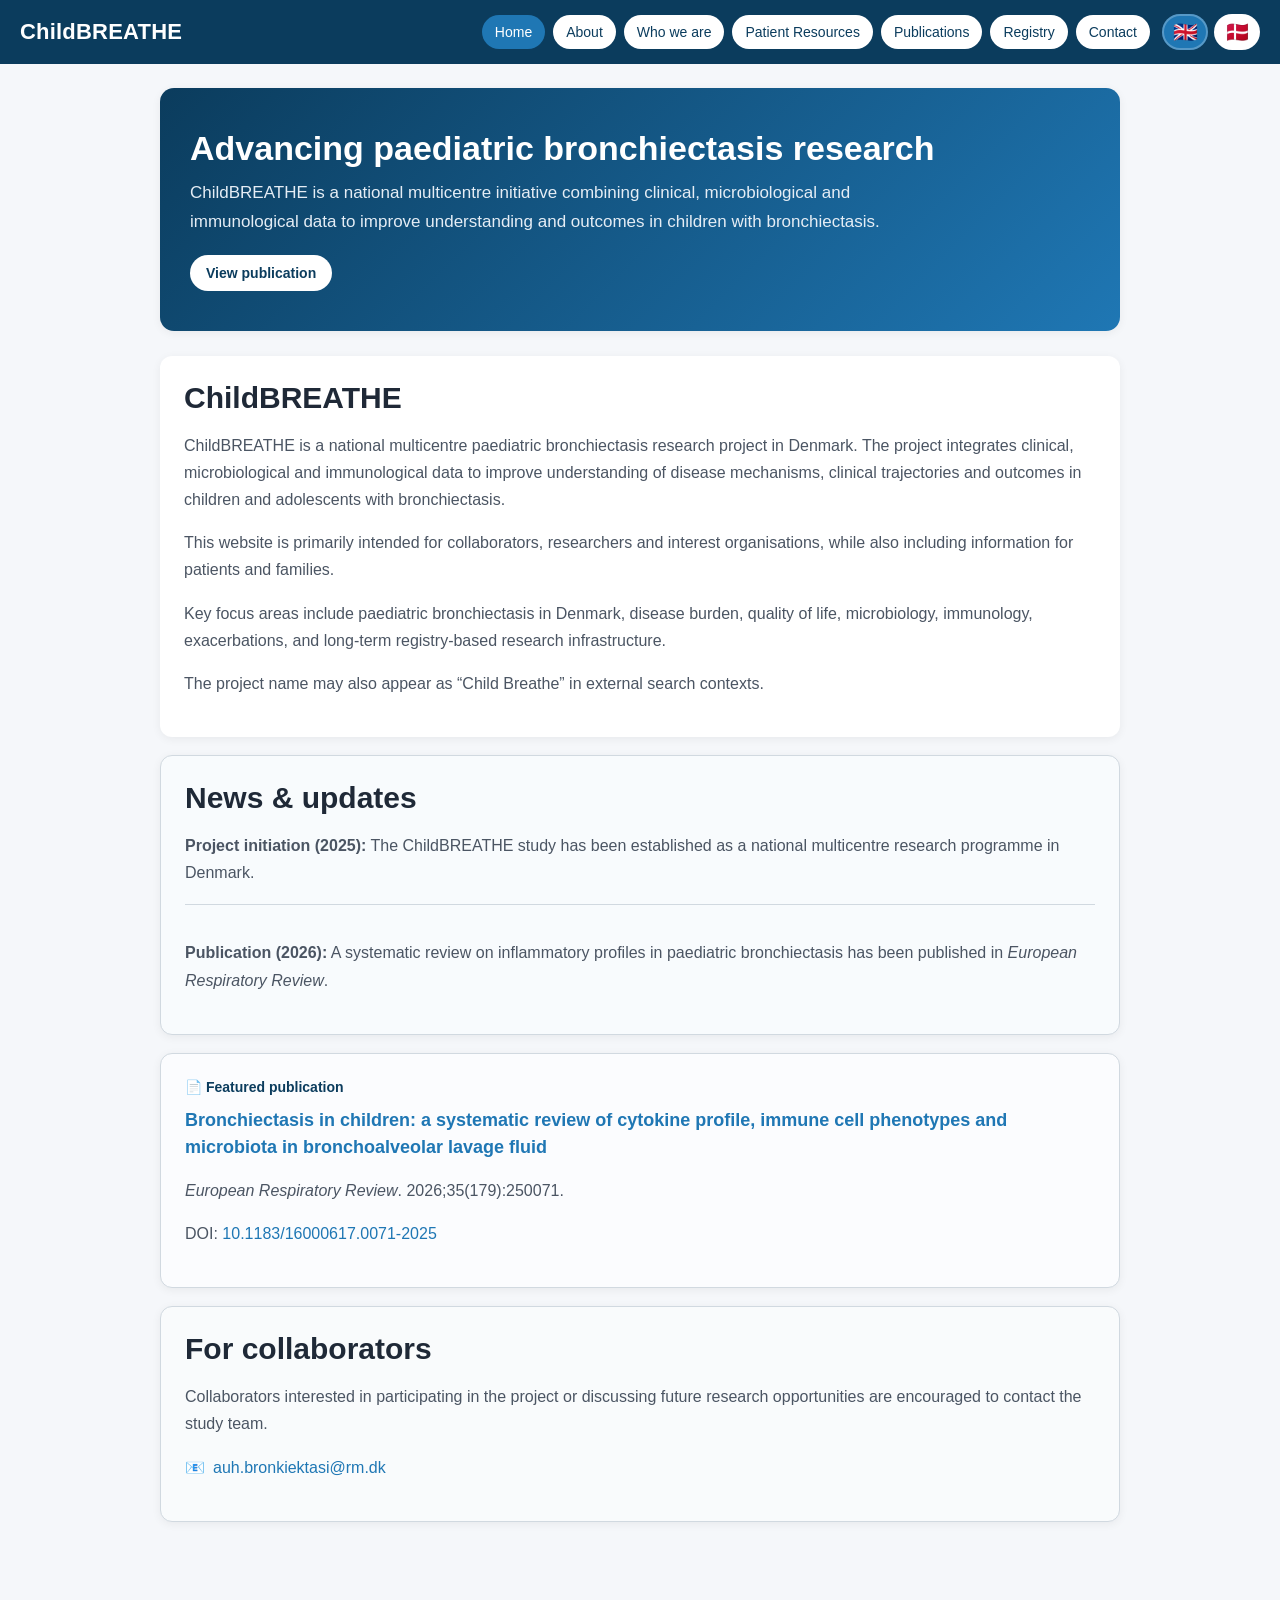
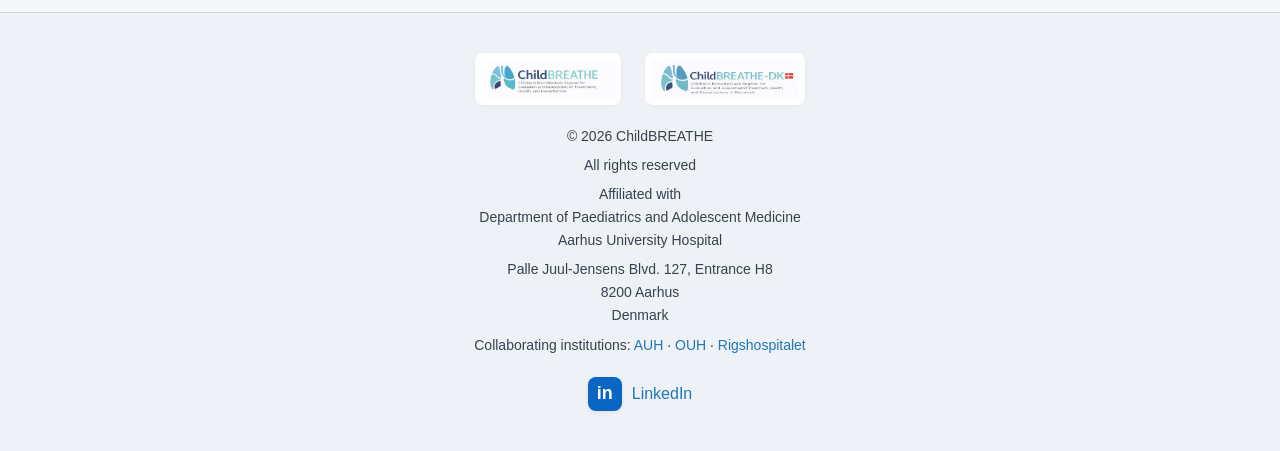
==== commit 67c53520: "Update index.html" ====
--- a/index.html
+++ b/index.html
@@ -3,8 +3,8 @@
 <head>
   <meta charset="UTF-8">
   <meta name="viewport" content="width=device-width, initial-scale=1.0">
-  <title>ChildBREATHE – Paediatric Bronchiectasis Research in Denmark</title>
-  <meta name="description" content="ChildBREATHE is a national multicentre research project on paediatric bronchiectasis in Denmark, integrating clinical, microbiological and immunological data.">
+  <title>ChildBREATHE (Child Breathe) – Paediatric Bronchiectasis Research in Denmark</title>
+  <meta name="description" content="ChildBREATHE (Child Breathe) is a national multicentre research project on paediatric bronchiectasis in Denmark.">
   <meta name="robots" content="index, follow">
   <link rel="canonical" href="https://childbreathe.com/">
   <link rel="alternate" hreflang="en" href="https://childbreathe.com/">
@@ -23,6 +23,7 @@
     "@context": "https://schema.org",
     "@type": "ResearchProject",
     "name": "ChildBREATHE",
+    "alternateName": "Child Breathe",
     "url": "https://childbreathe.com/",
     "description": "National paediatric bronchiectasis research project in Denmark integrating clinical, microbiological and immunological data.",
     "location": {
@@ -74,6 +75,7 @@
       <p>ChildBREATHE is a national multicentre paediatric bronchiectasis research project in Denmark. The project integrates clinical, microbiological and immunological data to improve understanding of disease mechanisms, clinical trajectories and outcomes in children and adolescents with bronchiectasis.</p>
       <p>This website is primarily intended for collaborators, researchers and interest organisations, while also including information for patients and families.</p>
       <p>Key focus areas include paediatric bronchiectasis in Denmark, disease burden, quality of life, microbiology, immunology, exacerbations, and long-term registry-based research infrastructure.</p>
+      <p>The project name may also appear as “Child Breathe” in external search contexts.</p>
     </div>
 
     <div class="card news-card">
